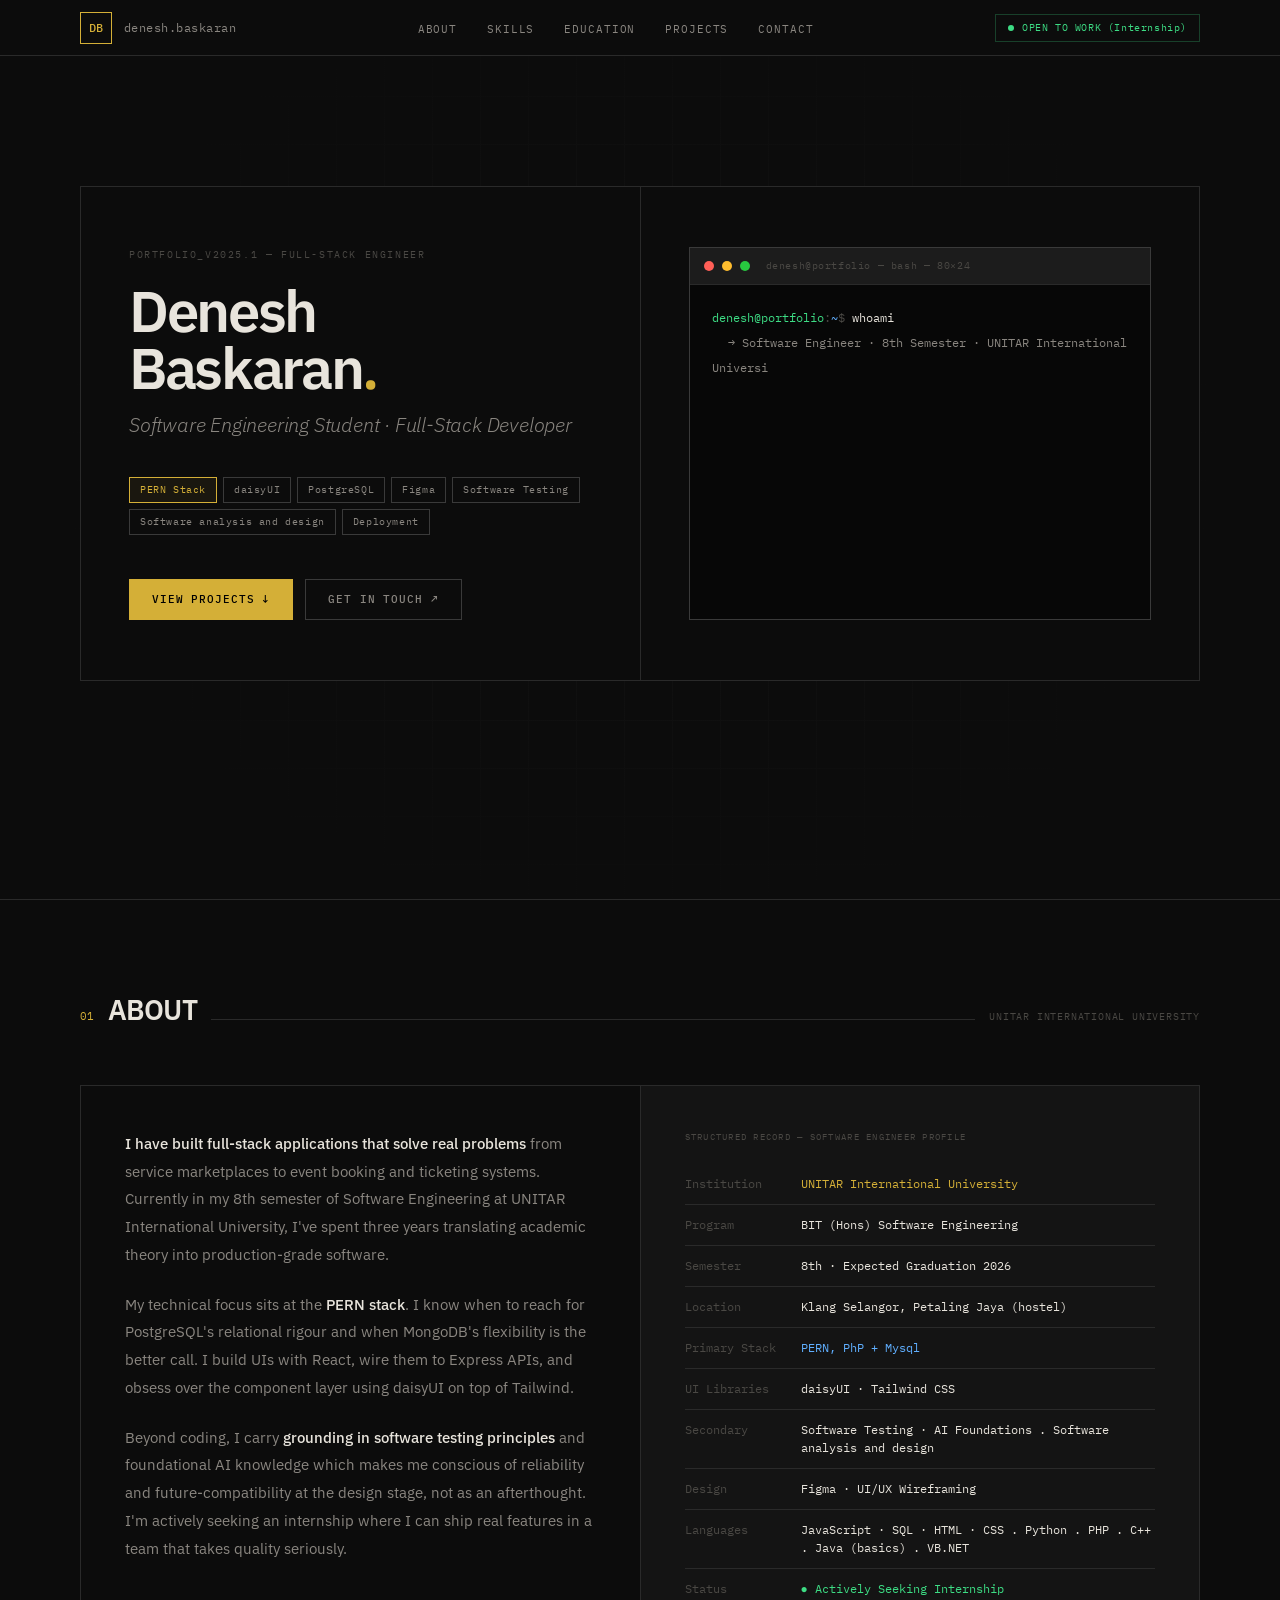
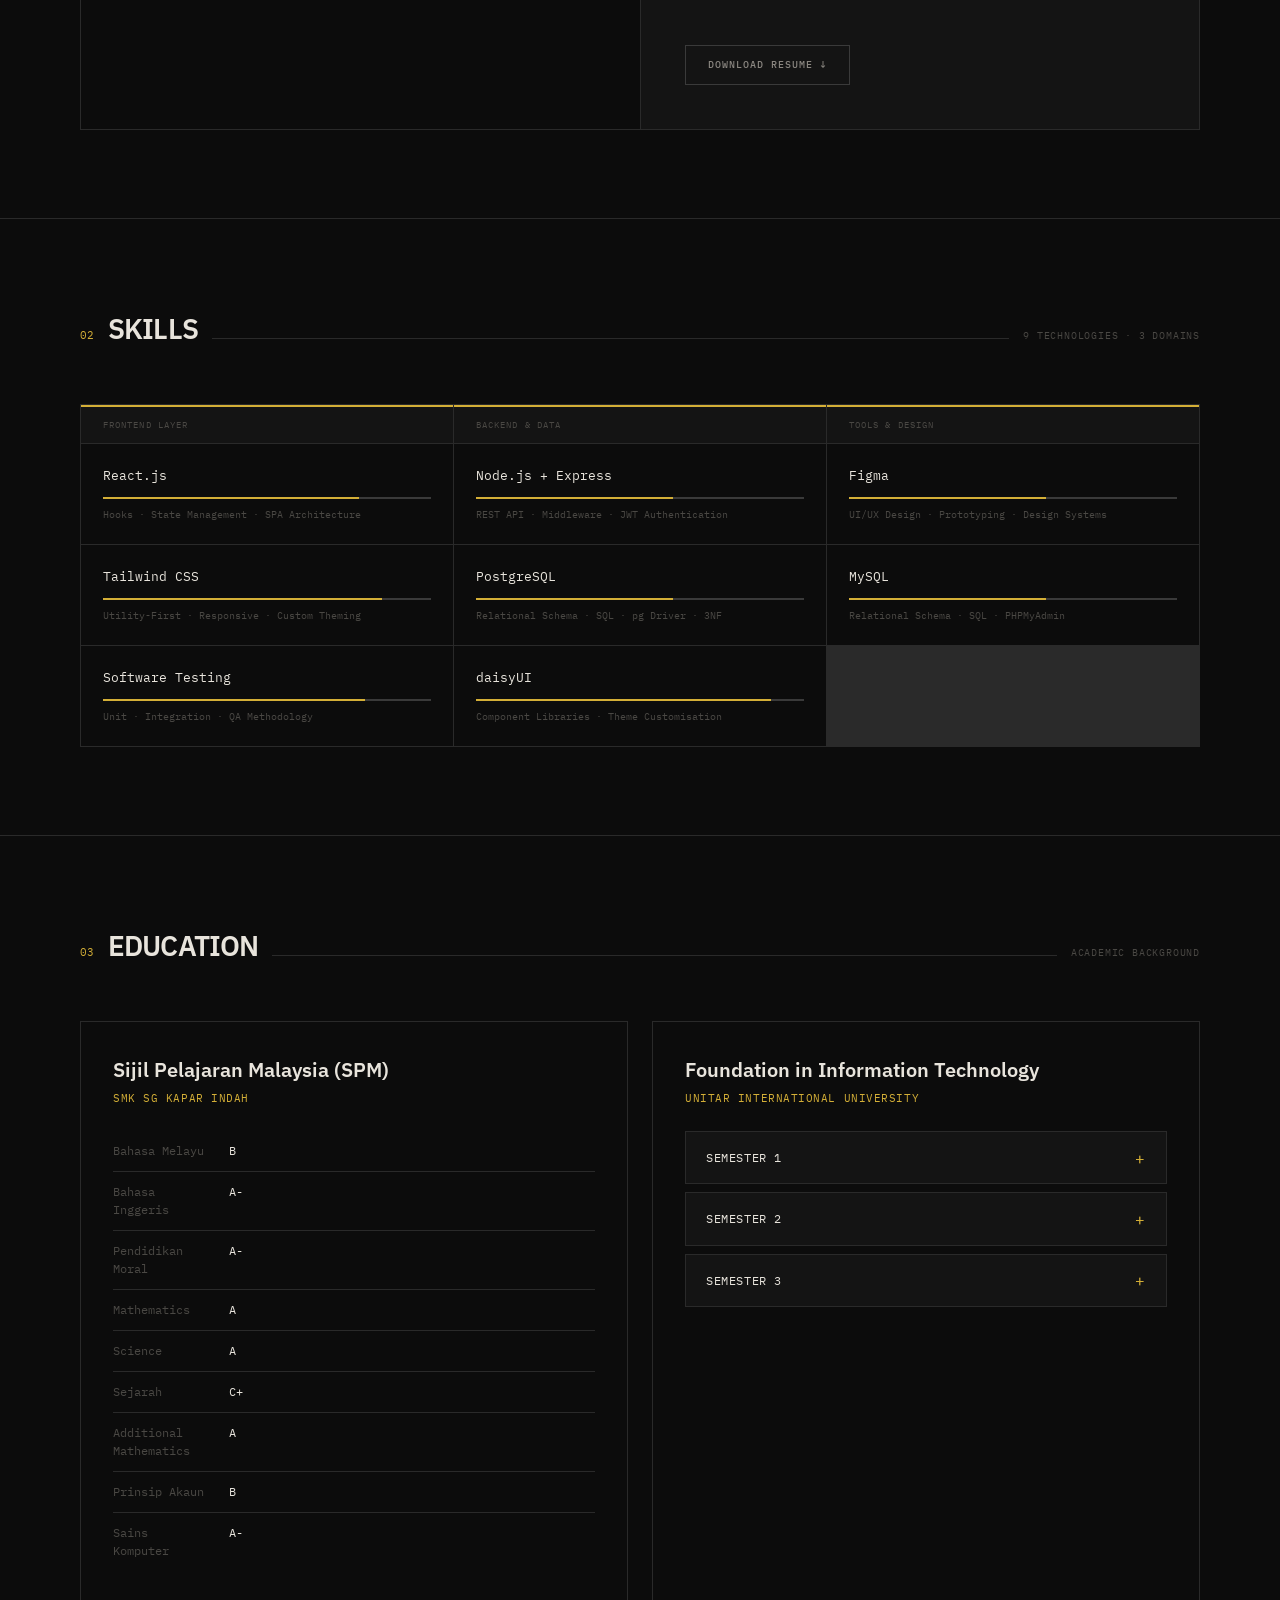
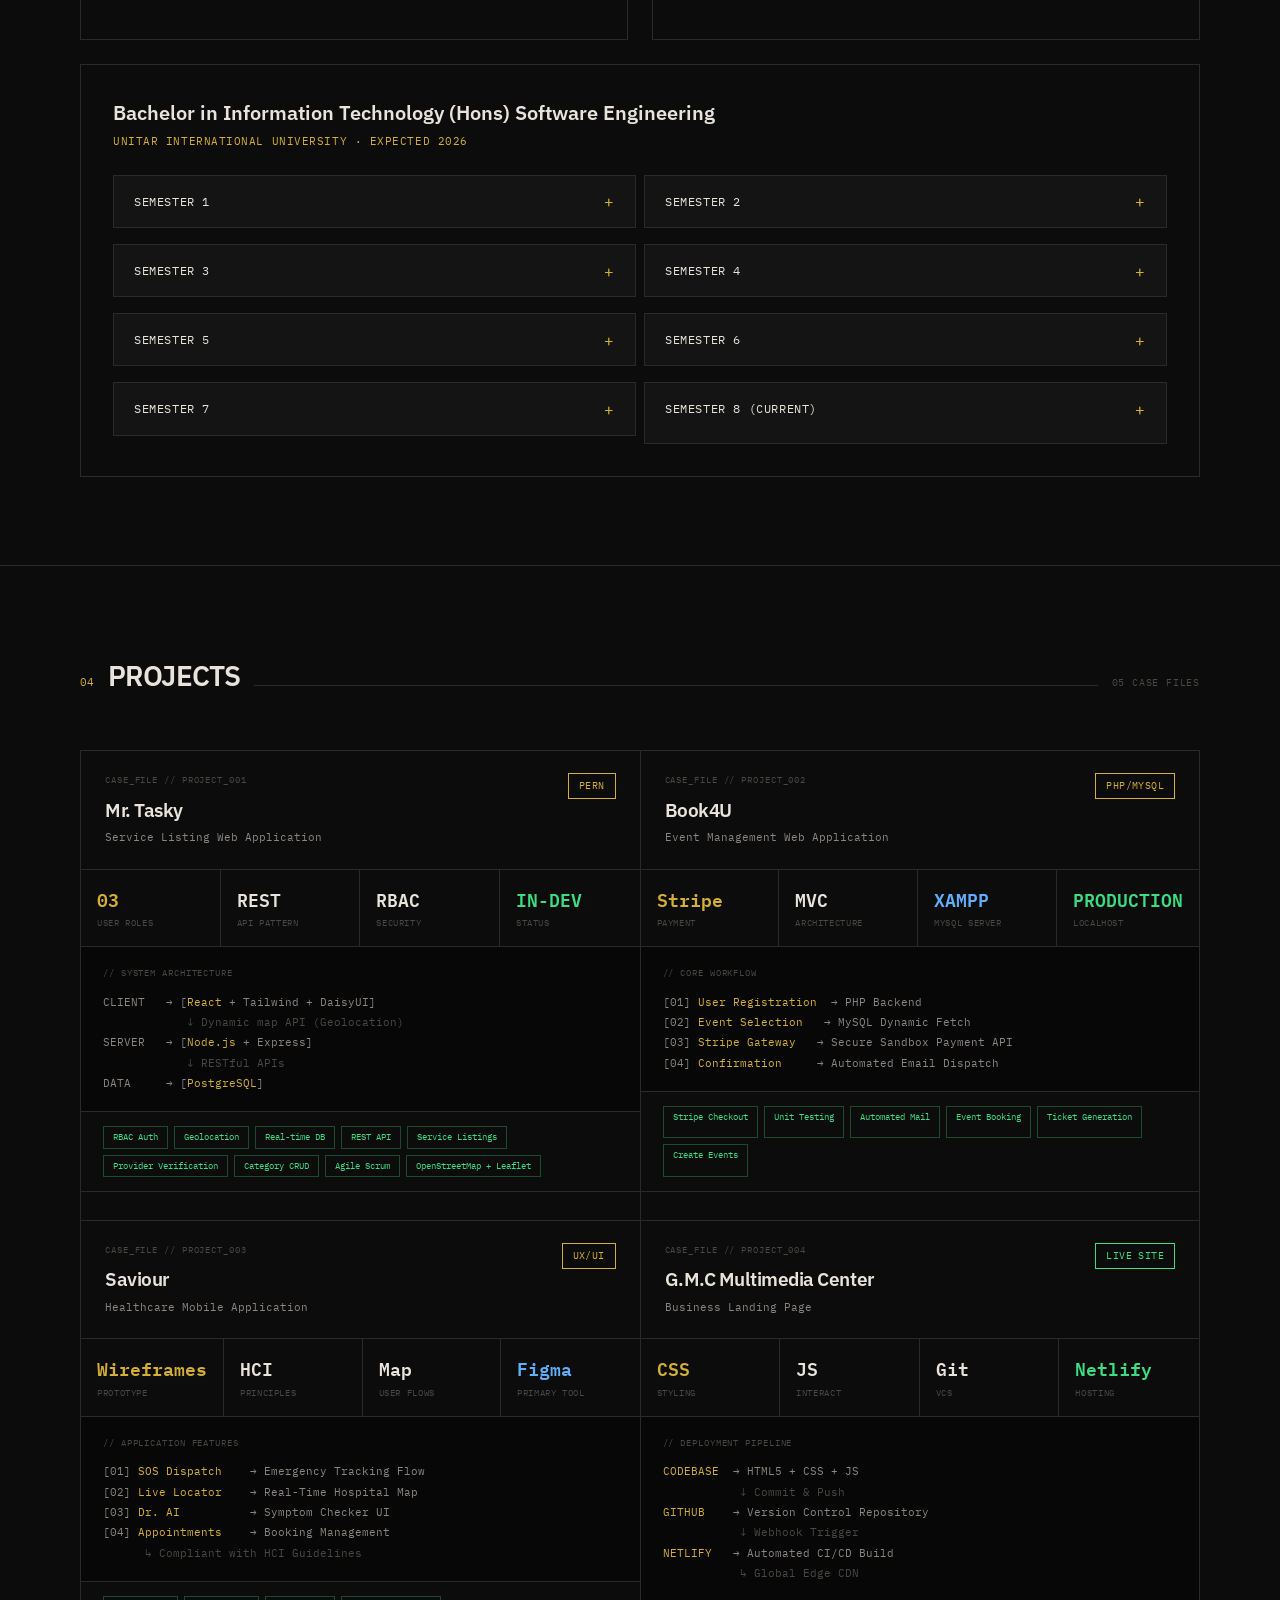
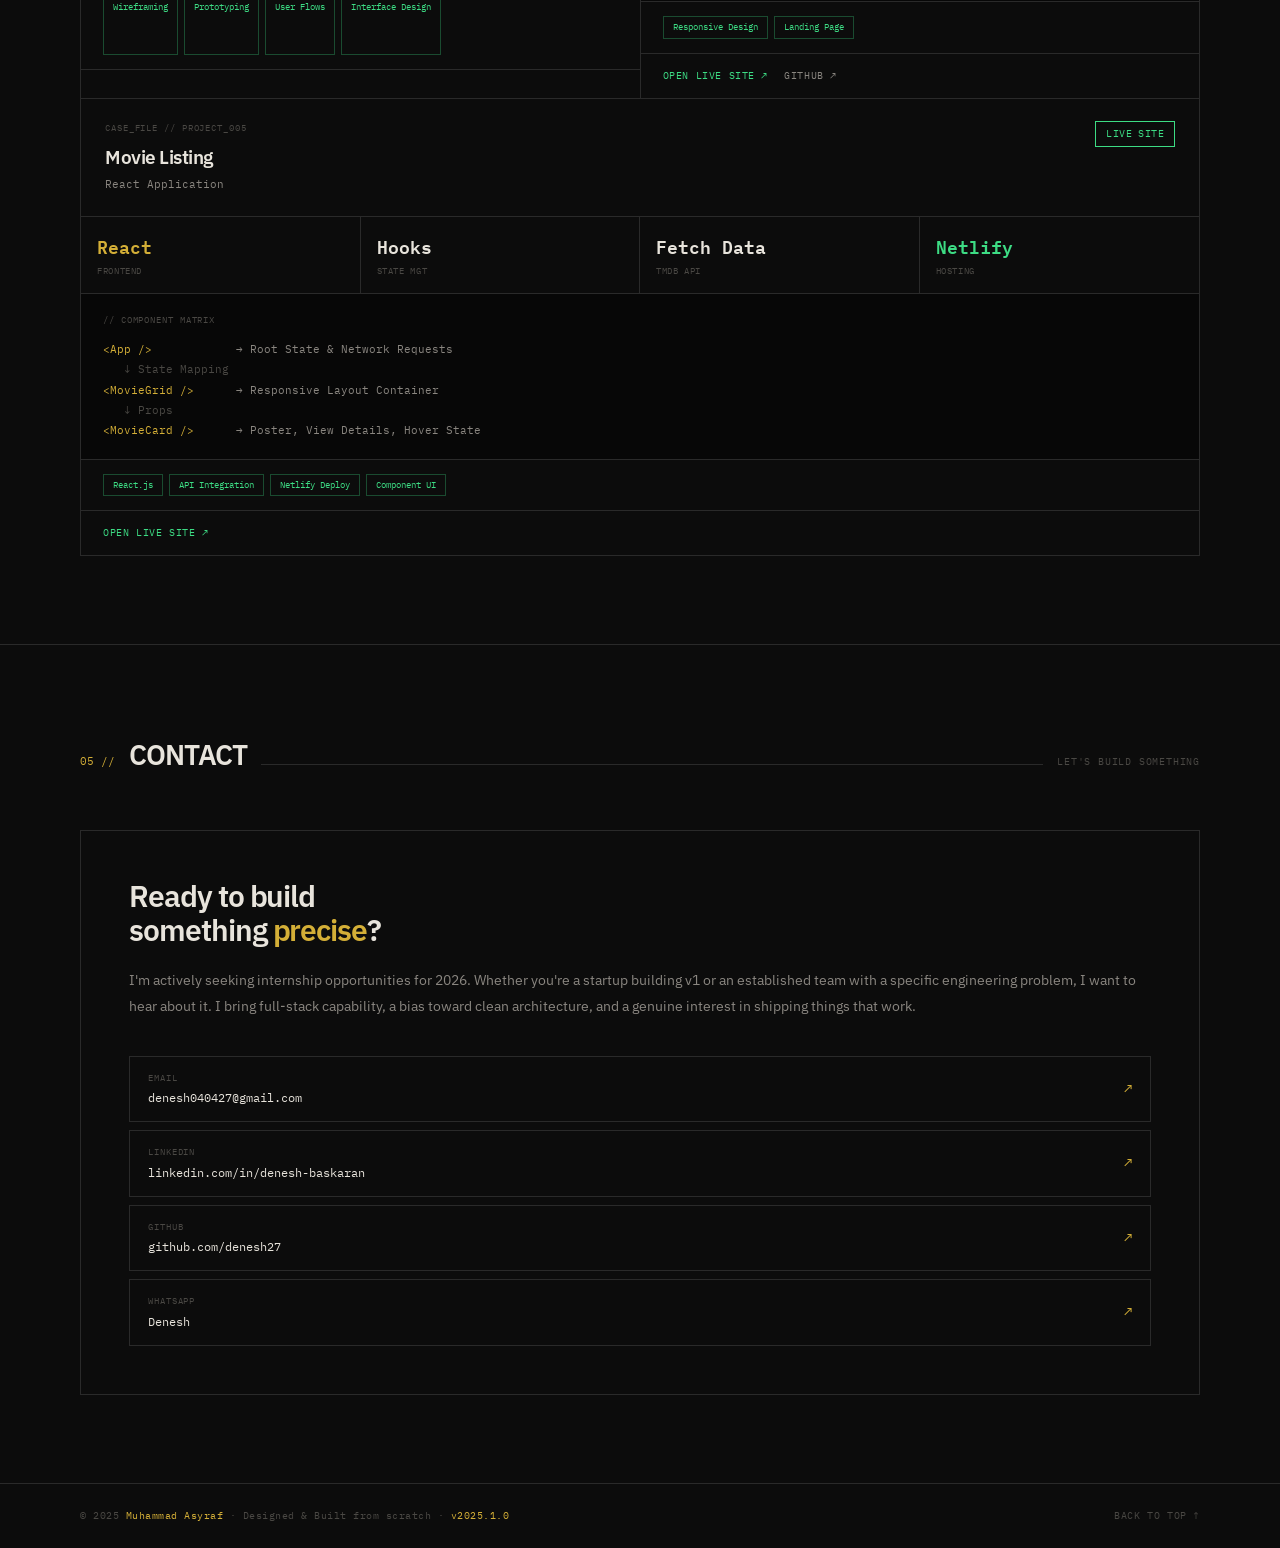
==== portfolio.html @ d8cb9718 "Initial portfolio commit" ====
<!doctype html>
<html lang="en">
  <head>
    <meta charset="UTF-8" />
    <meta name="viewport" content="width=device-width, initial-scale=1.0" />
    <title>Denesh Baskaran — Software Engineer Student</title>
    <link rel="preconnect" href="https://fonts.googleapis.com" />
    <link rel="preconnect" href="https://fonts.gstatic.com" crossorigin />
    <link rel="stylesheet" href="portfolio.css" />
    <link
      href="https://fonts.googleapis.com/css2?family=IBM+Plex+Sans:ital,wght@0,300;0,400;0,500;0,600;1,300&family=IBM+Plex+Mono:wght@300;400;500&display=swap"
      rel="stylesheet"
    />
  </head>
  <body>
    <!-- ════════════════════════════════ NAV ════════════════════════════════ -->
    <nav>
      <div class="nav-inner">
        <a href="#hero" class="nav-logo">
          <div class="nav-monogram">DB</div>
          <span class="nav-name">denesh.baskaran</span>
        </a>
        <ul class="nav-links">
          <li><a href="#about">About</a></li>
          <li><a href="#skills">Skills</a></li>
          <li><a href="#education">Education</a></li>
          <li><a href="#projects">Projects</a></li>
          <li><a href="#contact">Contact</a></li>
        </ul>
        <div class="nav-status">
          <div class="status-dot"></div>
          OPEN TO WORK (Internship)
        </div>
      </div>
    </nav>

    <!-- ════════════════════════════════ HERO ════════════════════════════════ -->
    <section id="hero">
      <div class="hero-grid-bg"></div>
      <div class="hero-radial"></div>
      <div class="container">
        <div class="hero-inner">
          <div class="hero-left">
            <div class="hero-eyebrow">
              PORTFOLIO_v2025.1 — FULL-STACK ENGINEER
            </div>
            <h1 class="hero-name">Denesh<br />Baskaran<span>.</span></h1>
            <p class="hero-role">
              Software Engineering Student · Full-Stack Developer
            </p>
            <div class="hero-tags">
              <span class="tag a">PERN Stack</span>
              <span class="tag">daisyUI</span>
              <span class="tag">PostgreSQL</span>
              <span class="tag">Figma</span>
              <span class="tag">Software Testing</span>
              <span class="tag">Software analysis and design</span>
              <span class="tag">Deployment</span>
            </div>
            <div class="hero-cta">
              <a href="#projects" class="btn btn-primary">VIEW PROJECTS ↓</a>
              <a href="#contact" class="btn btn-ghost">GET IN TOUCH ↗</a>
            </div>
          </div>

          <div class="hero-right">
            <div class="terminal">
              <div class="terminal-bar">
                <div class="t-dot t-dot-r"></div>
                <div class="t-dot t-dot-y"></div>
                <div class="t-dot t-dot-g"></div>
                <span class="terminal-title"
                  >denesh@portfolio — bash — 80×24</span
                >
              </div>
              <div class="terminal-body" id="termBody"></div>
            </div>
          </div>
        </div>
      </div>
    </section>

    <!-- ════════════════════════════════ ABOUT ════════════════════════════════ -->
    <section id="about">
      <div class="container">
        <div class="section-header fade-in">
          <span class="section-num">01</span>
          <h2 class="section-title">ABOUT</h2>
          <div class="section-line"></div>
          <span class="section-count">UNITAR INTERNATIONAL UNIVERSITY</span>
        </div>

        <div class="about-grid fade-in">
          <div class="about-left">
            <p class="about-text">
              <strong
                >I have built full-stack applications that solve real
                problems</strong
              >
              from service marketplaces to event booking and ticketing systems.
              Currently in my 8th semester of Software Engineering at UNITAR
              International University, I've spent three years translating
              academic theory into production-grade software.
            </p>
            <p class="about-text">
              My technical focus sits at the
              <strong>PERN stack</strong>. I know when to reach for PostgreSQL's
              relational rigour and when MongoDB's flexibility is the better
              call. I build UIs with React, wire them to Express APIs, and
              obsess over the component layer using daisyUI on top of Tailwind.
            </p>
            <p class="about-text">
              Beyond coding, I carry
              <strong>grounding in software testing principles</strong> and
              foundational AI knowledge which makes me conscious of reliability
              and future-compatibility at the design stage, not as an
              afterthought. I'm actively seeking an internship where I can ship
              real features in a team that takes quality seriously.
            </p>
          </div>

          <div class="about-right">
            <div class="data-label">
              STRUCTURED RECORD — SOFTWARE ENGINEER PROFILE
            </div>
            <table class="data-table">
              <tr>
                <td>Institution</td>
                <td style="color: var(--accent)">
                  UNITAR International University
                </td>
              </tr>
              <tr>
                <td>Program</td>
                <td>BIT (Hons) Software Engineering</td>
              </tr>
              <tr>
                <td>Semester</td>
                <td>8th · Expected Graduation 2026</td>
              </tr>
              <tr>
                <td>Location</td>
                <td>Klang Selangor, Petaling Jaya (hostel)</td>
              </tr>
              <tr>
                <td>Primary Stack</td>
                <td style="color: var(--blue)">PERN, PhP + Mysql</td>
              </tr>
              <tr>
                <td>UI Libraries</td>
                <td>daisyUI · Tailwind CSS</td>
              </tr>
              <tr>
                <td>Secondary</td>
                <td>
                  Software Testing · AI Foundations . Software analysis and
                  design
                </td>
              </tr>
              <tr>
                <td>Design</td>
                <td>Figma · UI/UX Wireframing</td>
              </tr>
              <tr>
                <td>Languages</td>
                <td>
                  JavaScript · SQL · HTML · CSS . Python . PHP . C++ . Java
                  (basics) . VB.NET
                </td>
              </tr>
              <tr>
                <td>Status</td>
                <td style="color: var(--green)">
                  ● Actively Seeking Internship
                </td>
              </tr>
            </table>
            <a
              href="DENESH A_L BASKARAN - Resume.pdf"
              download="Denesh_Baskaran_Resume.pdf"
              class="btn btn-ghost"
              style="font-size: 10px; letter-spacing: 0.1em"
              >DOWNLOAD RESUME ↓</a
            >
          </div>
        </div>
      </div>
    </section>

    <!-- ════════════════════════════════ SKILLS ════════════════════════════════ -->
    <section id="skills">
      <div class="container">
        <div class="section-header fade-in">
          <span class="section-num">02</span>
          <h2 class="section-title">SKILLS</h2>
          <div class="section-line"></div>
          <span class="section-count">9 TECHNOLOGIES · 3 DOMAINS</span>
        </div>

        <div class="skills-cat fade-in">
          <div class="skill-cat-header">FRONTEND LAYER</div>
          <div class="skill-cat-header">BACKEND &amp; DATA</div>
          <div class="skill-cat-header">TOOLS &amp; DESIGN</div>
        </div>
        <div class="skills-grid fade-in" id="skillsGrid">
          <!-- FRONTEND -->
          <div class="skill-cell">
            <div class="skill-name">React.js</div>
            <div class="skill-bar">
              <div class="skill-fill" data-w="78"></div>
            </div>
            <div class="skill-meta">
              Hooks · State Management · SPA Architecture
            </div>
          </div>
          <!-- BACKEND -->
          <div class="skill-cell">
            <div class="skill-name">Node.js + Express</div>
            <div class="skill-bar">
              <div class="skill-fill" data-w="60"></div>
            </div>
            <div class="skill-meta">
              REST API · Middleware · JWT Authentication
            </div>
          </div>
          <!-- TOOLS -->
          <div class="skill-cell">
            <div class="skill-name">Figma</div>
            <div class="skill-bar">
              <div class="skill-fill" data-w="60"></div>
            </div>
            <div class="skill-meta">
              UI/UX Design · Prototyping · Design Systems
            </div>
          </div>
          <!-- FRONTEND -->
          <div class="skill-cell">
            <div class="skill-name">Tailwind CSS</div>
            <div class="skill-bar">
              <div class="skill-fill" data-w="85"></div>
            </div>
            <div class="skill-meta">
              Utility-First · Responsive · Custom Theming
            </div>
          </div>
          <!-- BACKEND -->
          <div class="skill-cell">
            <div class="skill-name">PostgreSQL</div>
            <div class="skill-bar">
              <div class="skill-fill" data-w="60"></div>
            </div>
            <div class="skill-meta">
              Relational Schema · SQL · pg Driver · 3NF
            </div>
          </div>
          <!-- BACKEND -->
          <div class="skill-cell">
            <div class="skill-name">MySQL</div>
            <div class="skill-bar">
              <div class="skill-fill" data-w="60"></div>
            </div>
            <div class="skill-meta">Relational Schema · SQL · PHPMyAdmin</div>
          </div>
          <!-- TOOLS -->
          <div class="skill-cell">
            <div class="skill-name">Software Testing</div>
            <div class="skill-bar">
              <div class="skill-fill" data-w="80"></div>
            </div>
            <div class="skill-meta">Unit · Integration · QA Methodology</div>
          </div>
          <!-- FRONTEND -->
          <div class="skill-cell">
            <div class="skill-name">daisyUI</div>
            <div class="skill-bar">
              <div class="skill-fill" data-w="90"></div>
            </div>
            <div class="skill-meta">
              Component Libraries · Theme Customisation
            </div>
          </div>
        </div>
      </div>
    </section>

    <!-- ════════════════════════════════ EDUCATION ════════════════════════════════ -->
    <section id="education">
      <div class="container">
        <div class="section-header fade-in">
          <span class="section-num">03</span>
          <h2 class="section-title">EDUCATION</h2>
          <div class="section-line"></div>
          <span class="section-count">ACADEMIC BACKGROUND</span>
        </div>

        <div class="edu-grid fade-in">
          <!-- SPM -->
          <div class="edu-card">
            <h3 class="edu-level">Sijil Pelajaran Malaysia (SPM)</h3>
            <p class="edu-school">SMK Sg Kapar Indah</p>
            <table class="data-table">
              <tr><td>Bahasa Melayu</td><td>B</td></tr>
              <tr><td>Bahasa Inggeris</td><td>A-</td></tr>
              <tr><td>Pendidikan Moral</td><td>A-</td></tr>
              <tr><td>Mathematics</td><td>A</td></tr>
              <tr><td>Science</td><td>A</td></tr>
              <tr><td>Sejarah</td><td>C+</td></tr>
              <tr><td>Additional Mathematics</td><td>A</td></tr>
              <tr><td>Prinsip Akaun</td><td>B</td></tr>
              <tr><td>Sains Komputer</td><td>A-</td></tr>
              
            </table>
          </div>

          <!-- Foundation -->
          <div class="edu-card">
            <h3 class="edu-level">Foundation in Information Technology</h3>
            <p class="edu-school">UNITAR International University</p>
            <details class="accordion">
              <summary class="accordion-header">Semester 1</summary>
              <div class="accordion-content">
                <span class="pointer-info">Pointer: 3.61 / 4.0</span>
                <table class="data-table">
                  <tr><td>Fundamentals of Programming</td><td>A+</td></tr>
                  <tr><td>Fundamentals of Business Management in Digital Economy</td><td>B</td></tr>
                  <tr><td>English for Communication</td><td>B</td></tr>
                  <tr><td>Fundamentals of Lifelong Learning and Personal Development</td><td>A</td></tr>
                  <tr><td>Fundamental of Database and Information System</td><td>A+</td></tr>
                </table>
              </div>
            </details>
            <details class="accordion">
              <summary class="accordion-header">Semester 2</summary>
              <div class="accordion-content">
                <span class="pointer-info">Pointer: 3.95 / 4.0</span>
                <table class="data-table">
                  <tr><td>Listening and Speaking Skills</td><td>A-</td></tr>
                  <tr><td>Fundamentals of Statistics</td><td>A</td></tr>
                  <tr><td>Ethics Theory and Practice</td><td>A</td></tr>
                  <tr><td>Learning Skills</td><td>A</td></tr>
                  <tr><td>Career Portfolio</td><td>S</td></tr>
                  <tr><td>Fundamentals of Information Technology</td><td>A+</td></tr>
                </table>
              </div>
            </details>
            <details class="accordion">
              <summary class="accordion-header">Semester 3</summary>
              <div class="accordion-content">
                <span class="pointer-info">Pointer: 3.72 / 4.0</span>
                <table class="data-table">
                  <tr><td>Listening and Speaking Skills</td><td>A-</td></tr>
                  <tr><td>Fundamentals of Mathematics</td><td>B+</td></tr>
                  <tr><td>Economics and Society</td><td>A</td></tr>
                  <tr><td>Reading and Writing Skills</td><td>C+</td></tr>
                  <tr><td>Young Leaders Workshop</td><td>S</td></tr>
                  <tr><td>Fundamentals of Multimedia and Web Publishing</td><td>A+</td></tr>
                </table>
              </div>
            </details>
          </div>

          <!-- Bachelors -->
          <div class="edu-card span-2">
            <h3 class="edu-level">Bachelor in Information Technology (Hons) Software Engineering</h3>
            <p class="edu-school">UNITAR International University · Expected 2026</p>
            <div class="accordion-grid">
              <details class="accordion">
                <summary class="accordion-header">Semester 1</summary>
                <div class="accordion-content">
                  <span class="pointer-info">Pointer: 3.85 / 4.0</span>
                  <table class="data-table">
                    <tr><td>Penghayatan Etika dan Peradaban</td><td>B+</td></tr>
                    <tr><td>Computer Organization and Architecture</td><td>A</td></tr>
                    <tr><td>Discrete Mathematics</td><td>A</td></tr>
                    <tr><td>Information Security Management</td><td>A-</td></tr>
                    <tr><td>Introduction to Information System</td><td>A</td></tr>
                  </table>
                </div>
              </details>
              <details class="accordion">
                <summary class="accordion-header">Semester 2</summary>
                <div class="accordion-content">
                  <span class="pointer-info">Pointer: 3.90 / 4.0</span>
                  <table class="data-table">
                    <tr><td>Integriti dan AntiRasuah</td><td>A-</td></tr>
                    <tr><td>Data Communication and Computer Networking</td><td>A-</td></tr>
                    <tr><td>Databases</td><td>A</td></tr>
                    <tr><td>Programming Principles and Techniques</td><td>A</td></tr>
                    <tr><td>English for Academic Purposes</td><td>A</td></tr>
                  </table>
                </div>
              </details>
              <details class="accordion">
                <summary class="accordion-header">Semester 3</summary>
                <div class="accordion-content">
                  <span class="pointer-info">Pointer: 3.75 / 4.0</span>
                  <table class="data-table">
                    <tr><td>Falsafah dan Isu Semasa</td><td>B+</td></tr>
                    <tr><td>Internet Programming</td><td>B+</td></tr>
                    <tr><td>Human Computer Interaction</td><td>A</td></tr>
                    <tr><td>Design Thinking</td><td>A-</td></tr>
                    <tr><td>Business Communication</td><td>A+</td></tr>
                  </table>
                </div>
              </details>
              <details class="accordion">
                <summary class="accordion-header">Semester 4</summary>
                <div class="accordion-content">
                  <span class="pointer-info">Pointer: 3.70 / 4.0</span>
                  <table class="data-table">
                    <tr><td>Business Law</td><td>B</td></tr>
                    <tr><td>Algorithms and Data Structures</td><td>A-</td></tr>
                    <tr><td>Systems Analysis and Design</td><td>A</td></tr>
                    <tr><td>Object-Oriented Programming</td><td>A</td></tr>
                    <tr><td>Operating System</td><td>A</td></tr>
                  </table>
                </div>
              </details>
              <details class="accordion">
                <summary class="accordion-header">Semester 5</summary>
                <div class="accordion-content">
                  <span class="pointer-info">Pointer: 3.54 / 4.0</span>
                  <table class="data-table">
                    <tr><td>Computer Ethics and Cyber Laws</td><td>B+</td></tr>
                    <tr><td>Recreational Event Planning</td><td>A-</td></tr>
                    <tr><td>Software Testing and Maintenance</td><td>B+</td></tr>
                    <tr><td>Web Engineering</td><td>B+</td></tr>
                  </table>
                </div>
              </details>
              <details class="accordion">
                <summary class="accordion-header">Semester 6</summary>
                <div class="accordion-content">
                  <span class="pointer-info">Pointer: 3.95 / 4.0</span>
                  <table class="data-table">
                    <tr><td>Principles of Marketing</td><td>A-</td></tr>
                    <tr><td>Principles of Artificial Intelligence</td><td>A</td></tr>
                    <tr><td>Requirements Engineering</td><td>A</td></tr>
                    <tr><td>Object Oriented Software Engineering</td><td>A</td></tr>
                  </table>
                </div>
              </details>
              <details class="accordion">
                <summary class="accordion-header">Semester 7</summary>
                <div class="accordion-content">
                  <span class="pointer-info">Pointer: 3.92 / 4.0</span>
                  <table class="data-table">
                    <tr><td>Minor Project</td><td>A-</td></tr>
                    <tr><td>Software Quality and Metrics</td><td>A</td></tr>
                    <tr><td>Quantitative Methods</td><td>A+</td></tr>
                  </table>
                </div>
              </details>
              <details class="accordion">
                <summary class="accordion-header">Semester 8 (Current)</summary>
                <div class="accordion-content">
                  <span class="pointer-info">Pointer: TBD</span>
                  <table class="data-table">
                    <tr><td>Software Architecture and Design</td><td>TBD</td></tr>
                    <tr><td>Principles of Economics</td><td>TBD</td></tr>
                    <tr><td>Major Project</td><td>TBD</td></tr>
                    <tr><td>Software Project Management</td><td>TBD</td></tr>
                  </table>
                </div>
              </details>
            </div>
          </div>
        </div>
      </div>
    </section>

    <!-- ════════════════════════════════ PROJECTS ════════════════════════════════ -->
    <section id="projects">
      <div class="container">
        <div class="section-header fade-in">
          <span class="section-num">04</span>
          <h2 class="section-title">PROJECTS</h2>
          <div class="section-line"></div>
          <span class="section-count">05 CASE FILES</span>
        </div>

        <div class="proj-grid fade-in">
          <!-- PROJECT 001: Mr Tasky -->
          <div class="proj-card">
            <div class="proj-header">
              <div>
                <div class="proj-index">CASE_FILE // PROJECT_001</div>
                <div class="proj-name">Mr. Tasky</div>
                <div class="proj-type">Service Listing Web Application</div>
              </div>
              <span class="stack-badge">PERN</span>
            </div>
            <div class="proj-stats">
              <div class="stat-cell">
                <span class="stat-val a">03</span>
                <span class="stat-key">USER ROLES</span>
              </div>
              <div class="stat-cell">
                <span class="stat-val">REST</span>
                <span class="stat-key">API PATTERN</span>
              </div>
              <div class="stat-cell">
                <span class="stat-val">RBAC</span>
                <span class="stat-key">SECURITY</span>
              </div>
              <div class="stat-cell">
                <span class="stat-val g">IN-DEV</span>
                <span class="stat-key">STATUS</span>
              </div>
            </div>
            <div class="proj-arch">
              <div class="arch-label">// System Architecture</div>
              <div>CLIENT &nbsp; → [<span class="k">React</span> + Tailwind + DaisyUI]</div>
              <div><span class="d">&nbsp;&nbsp;&nbsp;&nbsp;&nbsp;&nbsp;&nbsp;&nbsp;&nbsp;&nbsp;&nbsp;&nbsp;↓ Dynamic map API (Geolocation)</span></div>
              <div>SERVER &nbsp; → [<span class="k">Node.js</span> + Express]</div>
              <div><span class="d">&nbsp;&nbsp;&nbsp;&nbsp;&nbsp;&nbsp;&nbsp;&nbsp;&nbsp;&nbsp;&nbsp;&nbsp;↓ RESTful APIs</span></div>
              <div>DATA &nbsp;&nbsp;&nbsp; → [<span class="k">PostgreSQL</span>]</div>
            </div>
            <div class="proj-feat">
              <span class="feat-tag on">RBAC Auth</span>
              <span class="feat-tag on">Geolocation</span>
              <span class="feat-tag on">Real-time DB</span>
              <span class="feat-tag on">REST API</span>
              <span class="feat-tag on">Service Listings</span>
              <span class="feat-tag on">Provider Verification</span>
              <span class="feat-tag on">Category CRUD</span>
              <span class="feat-tag on">Agile Scrum</span>
              <span class="feat-tag on">OpenStreetMap + Leaflet</span>
            </div>
            <div class="proj-links">
              
            </div>
          </div>

          <!-- PROJECT 002: Book4U -->
          <div class="proj-card">
            <div class="proj-header">
              <div>
                <div class="proj-index">CASE_FILE // PROJECT_002</div>
                <div class="proj-name">Book4U</div>
                <div class="proj-type">Event Management Web Application</div>
              </div>
              <span class="stack-badge">PHP/MYSQL</span>
            </div>
            <div class="proj-stats">
              <div class="stat-cell">
                <span class="stat-val a">Stripe</span>
                <span class="stat-key">PAYMENT</span>
              </div>
              <div class="stat-cell">
                <span class="stat-val">MVC</span>
                <span class="stat-key">ARCHITECTURE</span>
              </div>
              <div class="stat-cell">
                <span class="stat-val b">XAMPP</span>
                <span class="stat-key">MYSQL SERVER</span>
              </div>
              <div class="stat-cell">
                <span class="stat-val g">PRODUCTION</span>
                <span class="stat-key">LOCALHOST</span>
              </div>
            </div>
            <div class="proj-arch">
              <div class="arch-label">// Core Workflow</div>
              <div>[01] <span class="k">User Registration</span> &nbsp;→ PHP Backend</div>
              <div>[02] <span class="k">Event Selection</span> &nbsp;&nbsp;→ MySQL Dynamic Fetch</div>
              <div>[03] <span class="k">Stripe Gateway</span> &nbsp;&nbsp;→ Secure Sandbox Payment API</div>
              <div>[04] <span class="k">Confirmation</span> &nbsp;&nbsp;&nbsp;&nbsp;→ Automated Email Dispatch</div>
            </div>
            <div class="proj-feat">
              <span class="feat-tag on">Stripe Checkout</span>
              <span class="feat-tag on">Unit Testing</span>
              <span class="feat-tag on">Automated Mail</span>
              <span class="feat-tag on">Event Booking</span>
              <span class="feat-tag on">Ticket Generation</span>
              <span class="feat-tag on">Create Events</span>
            </div>
            <div class="proj-links">
              
            </div>
          </div>

          <!-- PROJECT 003: Saviour -->
          <div class="proj-card">
            <div class="proj-header">
              <div>
                <div class="proj-index">CASE_FILE // PROJECT_003</div>
                <div class="proj-name">Saviour</div>
                <div class="proj-type">Healthcare Mobile Application</div>
              </div>
              <span class="stack-badge">UX/UI</span>
            </div>
            <div class="proj-stats">
              <div class="stat-cell">
                <span class="stat-val a">Wireframes</span>
                <span class="stat-key">PROTOTYPE</span>
              </div>
              <div class="stat-cell">
                <span class="stat-val">HCI</span>
                <span class="stat-key">PRINCIPLES</span>
              </div>
              <div class="stat-cell">
                <span class="stat-val">Map</span>
                <span class="stat-key">USER FLOWS</span>
              </div>
              <div class="stat-cell">
                <span class="stat-val b">Figma</span>
                <span class="stat-key">PRIMARY TOOL</span>
              </div>
            </div>
            <div class="proj-arch">
              <div class="arch-label">// Application Features</div>
              <div>[01] <span class="k">SOS Dispatch</span> &nbsp;&nbsp;&nbsp;→ Emergency Tracking Flow</div>
              <div>[02] <span class="k">Live Locator</span> &nbsp;&nbsp;&nbsp;→ Real-Time Hospital Map</div>
              <div>[03] <span class="k">Dr. AI</span> &nbsp;&nbsp;&nbsp;&nbsp;&nbsp;&nbsp;&nbsp;&nbsp;&nbsp;→ Symptom Checker UI</div>
              <div>[04] <span class="k">Appointments</span> &nbsp;&nbsp;&nbsp;→ Booking Management</div>
              <div><span class="d">&nbsp;&nbsp;&nbsp;&nbsp;&nbsp;&nbsp;↳ Compliant with HCI Guidelines</span></div>
            </div>
            <div class="proj-feat">
              <span class="feat-tag on">Wireframing</span>
              <span class="feat-tag on">Prototyping</span>
              <span class="feat-tag on">User Flows</span>
              <span class="feat-tag on">Interface Design</span>
            </div>
            <div class="proj-links">
              
            </div>
          </div>

          <!-- PROJECT 004: G.M.C Multimedia -->
          <div class="proj-card">
            <div class="proj-header">
              <div>
                <div class="proj-index">CASE_FILE // PROJECT_004</div>
                <div class="proj-name">G.M.C Multimedia Center</div>
                <div class="proj-type">Business Landing Page</div>
              </div>
              <span class="stack-badge" style="color:var(--green);border-color:var(--green)">LIVE SITE</span>
            </div>
            <div class="proj-stats">
              <div class="stat-cell">
                <span class="stat-val a">CSS</span>
                <span class="stat-key">STYLING</span>
              </div>
              <div class="stat-cell">
                <span class="stat-val">JS</span>
                <span class="stat-key">INTERACT</span>
              </div>
              <div class="stat-cell">
                <span class="stat-val">Git</span>
                <span class="stat-key">VCS</span>
              </div>
              <div class="stat-cell">
                <span class="stat-val g">Netlify</span>
                <span class="stat-key">HOSTING</span>
              </div>
            </div>
            <div class="proj-arch">
              <div class="arch-label">// Deployment Pipeline</div>
              <div><span class="k">CODEBASE</span> &nbsp;→ HTML5 + CSS +  JS</div>
              <div><span class="d">&nbsp;&nbsp;&nbsp;&nbsp;&nbsp;&nbsp;&nbsp;&nbsp;&nbsp;&nbsp;&nbsp;↓ Commit & Push</span></div>
              <div><span class="k">GITHUB</span> &nbsp;&nbsp;&nbsp;→ Version Control Repository</div>
              <div><span class="d">&nbsp;&nbsp;&nbsp;&nbsp;&nbsp;&nbsp;&nbsp;&nbsp;&nbsp;&nbsp;&nbsp;↓ Webhook Trigger</span></div>
              <div><span class="k">NETLIFY</span> &nbsp;&nbsp;→ Automated CI/CD Build</div>
              <div><span class="d">&nbsp;&nbsp;&nbsp;&nbsp;&nbsp;&nbsp;&nbsp;&nbsp;&nbsp;&nbsp;&nbsp;↳ Global Edge CDN</span></div>
            </div>
            <div class="proj-feat">
              <span class="feat-tag on">Responsive Design</span>
              <span class="feat-tag on">Landing Page</span>
            </div>
            <div class="proj-links">
              <a href="https://gmc-multimedia-computer.netlify.app/" class="pr" style="color:var(--green)">OPEN LIVE SITE ↗</a>
              <a href="https://github.com/denesh27/G.M.C-Multimedia-Computer">GITHUB ↗</a>
            </div>
          </div>

          <!-- PROJECT 005: Movie Listing -->
          <div class="proj-card span-2">
            <div class="proj-header">
              <div>
                <div class="proj-index">CASE_FILE // PROJECT_005</div>
                <div class="proj-name">Movie Listing</div>
                <div class="proj-type">React Application</div>
              </div>
              <span class="stack-badge" style="color:var(--green);border-color:var(--green)">LIVE SITE</span>
            </div>
            <div class="proj-stats">
              <div class="stat-cell">
                <span class="stat-val a">React</span>
                <span class="stat-key">FRONTEND</span>
              </div>
              <div class="stat-cell">
                <span class="stat-val">Hooks</span>
                <span class="stat-key">STATE MGT</span>
              </div>
              <div class="stat-cell">
                <span class="stat-val">Fetch Data</span>
                <span class="stat-key">TMDB API</span>
              </div>
              <div class="stat-cell">
                <span class="stat-val g">Netlify</span>
                <span class="stat-key">HOSTING</span>
              </div>
            </div>
            <div class="proj-arch">
              <div class="arch-label">// Component Matrix</div>
              <div><span class="k">&lt;App /&gt;</span> &nbsp;&nbsp;&nbsp;&nbsp;&nbsp;&nbsp;&nbsp;&nbsp;&nbsp;&nbsp;&nbsp;→ Root State & Network Requests</div>
              <div><span class="d">&nbsp;&nbsp;&nbsp;↓ State Mapping</span></div>
              <div><span class="k">&lt;MovieGrid /&gt;</span> &nbsp;&nbsp;&nbsp;&nbsp;&nbsp;→ Responsive Layout Container</div>
              <div><span class="d">&nbsp;&nbsp;&nbsp;↓ Props</span></div>
              <div><span class="k">&lt;MovieCard /&gt;</span> &nbsp;&nbsp;&nbsp;&nbsp;&nbsp;→ Poster, View Details, Hover State</div>
            </div>
            <div class="proj-feat">
              <span class="feat-tag on">React.js</span>
              <span class="feat-tag on">API Integration</span>
              <span class="feat-tag on">Netlify Deploy</span>
              <span class="feat-tag on">Component UI</span>
            </div>
            <div class="proj-links">
              <a href="https://movies-den.netlify.app/" class="pr" style="color:var(--green)">OPEN LIVE SITE ↗</a>
              
            </div>
          </div>
      </div>
    </section>

    <!-- ════════════════════════════════ CONTACT ════════════════════════════════ -->
    <section id="contact">
      <div class="container">
        <div class="section-header fade-in">
          <span class="section-num">05 //</span>
          <h2 class="section-title">CONTACT</h2>
          <div class="section-line"></div>
          <span class="section-count">LET'S BUILD SOMETHING</span>
        </div>

        <div class="contact-grid fade-in">
          <div class="contact-left">
            <div class="contact-lead">
              Ready to build<br />something <span>precise</span>?
            </div>
            <p class="contact-body">
              I'm actively seeking internship opportunities for 2026. Whether
              you're a startup building v1 or an established team with a
              specific engineering problem, I want to hear about it. I bring
              full-stack capability, a bias toward clean architecture, and a
              genuine interest in shipping things that work.
            </p>
            <div class="contact-links">
              <a href="mailto:denesh040427@gmail.com" class="contact-link">
                <div>
                  <div class="link-label">Email</div>
                  <div class="link-value">denesh040427@gmail.com</div>
                </div>
                <span class="link-arrow">↗</span>
              </a>
              <a
                href="https://www.linkedin.com/in/denesh-baskaran/"
                target="_blank"
                class="contact-link"
              >
                <div>
                  <div class="link-label">LinkedIn</div>
                  <div class="link-value">linkedin.com/in/denesh-baskaran</div>
                </div>
                <span class="link-arrow">↗</span>
              </a>
              <a
                href="https://github.com/denesh27"
                target="_blank"
                class="contact-link"
              >
                <div>
                  <div class="link-label">GitHub</div>
                  <div class="link-value">github.com/denesh27</div>
                </div>
                <span class="link-arrow">↗</span>
              </a>
              <a
                href="https://wa.me/60102594127"
                target="_blank"
                class="contact-link"
              >
                <div>
                  <div class="link-label">WhatsApp</div>
                  <div class="link-value">Denesh</div>
                </div>
                <span class="link-arrow">↗</span>
              </a>
            </div>
          </div>


        </div>
      </div>
    </section>

    <!-- ════════════════════════════════ FOOTER ════════════════════════════════ -->
    <footer>
      <div class="container">
        <div class="footer-inner">
          <div class="footer-copy">
            © 2025 <span>Muhammad Asyraf</span> · Designed &amp; Built from
            scratch · <span>v2025.1.0</span>
          </div>
          <div class="footer-links">
            <a href="#hero">BACK TO TOP ↑</a>
            
            
          </div>
        </div>
      </div>
    </footer>

    <script src="script.js"></script>
  </body>
</html>
---- portfolio.css ----
*,*::before,*::after{box-sizing:border-box;margin:0;padding:0}
:root{
  --bg:#0C0C0C;--bg2:#141414;--bg3:#1C1C1C;
  --border:#2A2A2A;--border2:#3A3A3A;
  --text:#E8E4DC;--text2:#8A8680;--text3:#4A4844;
  --accent:#D4AF37;--accent-dim:rgba(212,175,55,.07);
  --green:#3DDC84;--red:#FF453A;--blue:#60AFFF;
  --sans:'IBM Plex Sans',sans-serif;
  --mono:'IBM Plex Mono',monospace;
  --max-w:1200px;
}
html{scroll-behavior:smooth}
body{background:var(--bg);color:var(--text);font-family:var(--sans);font-size:15px;line-height:1.6;overflow-x:hidden}
::selection{background:var(--accent);color:#000}
::-webkit-scrollbar{width:4px}
::-webkit-scrollbar-track{background:var(--bg)}
::-webkit-scrollbar-thumb{background:var(--border2)}

/* ── LAYOUT ── */
.container{max-width:var(--max-w);margin:0 auto;padding:0 40px}

/* ── NAV ── */
nav{position:fixed;top:0;left:0;right:0;z-index:100;background:var(--bg);border-bottom:1px solid var(--border);height:56px;display:flex;align-items:center}
.nav-inner{max-width:var(--max-w);margin:0 auto;padding:0 40px;width:100%;display:flex;align-items:center;justify-content:space-between}
.nav-logo{display:flex;align-items:center;gap:12px;text-decoration:none}
.nav-monogram{width:32px;height:32px;border:1px solid var(--accent);display:flex;align-items:center;justify-content:center;font-family:var(--mono);font-size:12px;font-weight:500;color:var(--accent);flex-shrink:0}
.nav-name{font-family:var(--mono);font-size:12px;color:var(--text2);letter-spacing:.04em}
.nav-links{display:flex;align-items:center;gap:2px;list-style:none}
.nav-links a{font-family:var(--mono);font-size:11px;color:var(--text2);text-decoration:none;padding:6px 14px;letter-spacing:.08em;transition:color .2s;text-transform:uppercase}
.nav-links a:hover,.nav-links a.active{color:var(--accent)}
.nav-status{display:flex;align-items:center;gap:8px;font-family:var(--mono);font-size:10px;color:var(--green);border:1px solid rgba(61,220,132,.25);padding:5px 12px;letter-spacing:.06em}
.status-dot{width:6px;height:6px;border-radius:50%;background:var(--green);animation:pulse 2s infinite;flex-shrink:0}
@keyframes pulse{0%,100%{opacity:1}50%{opacity:.35}}

/* ── HERO ── */
#hero{min-height:100vh;padding-top:56px;display:flex;align-items:center;border-bottom:1px solid var(--border);position:relative}
.hero-grid-bg{position:absolute;inset:0;background-image:linear-gradient(var(--border) 1px,transparent 1px),linear-gradient(90deg,var(--border) 1px,transparent 1px);background-size:48px 48px;opacity:.22;pointer-events:none}
.hero-radial{position:absolute;inset:0;background:radial-gradient(ellipse 60% 70% at 50% 50%,transparent 20%,var(--bg) 75%);pointer-events:none}
.hero-inner{position:relative;z-index:1;display:grid;grid-template-columns:1fr 1fr;gap:1px;background:var(--border);border:1px solid var(--border);width:100%}
.hero-left{background:var(--bg);padding:60px 48px}
.hero-right{background:var(--bg);padding:60px 48px}
.hero-eyebrow{font-family:var(--mono);font-size:10px;color:var(--text3);letter-spacing:.16em;text-transform:uppercase;margin-bottom:20px}
.hero-name{font-size:58px;font-weight:600;letter-spacing:-.04em;line-height:.98;margin-bottom:12px}
.hero-name span{color:var(--accent)}
.hero-role{font-size:20px;font-weight:300;color:var(--text2);letter-spacing:-.01em;margin-bottom:36px;font-style:italic}
.hero-tags{display:flex;flex-wrap:wrap;gap:6px;margin-bottom:44px}
.tag{font-family:var(--mono);font-size:10px;padding:4px 10px;border:1px solid var(--border2);color:var(--text2);letter-spacing:.06em;transition:border-color .2s,color .2s,background .2s}
.tag.a{border-color:var(--accent);color:var(--accent);background:var(--accent-dim)}
.tag:hover{border-color:var(--text2);color:var(--text)}
.hero-cta{display:flex;gap:12px;flex-wrap:wrap}
.btn{font-family:var(--mono);font-size:11px;padding:11px 22px;letter-spacing:.08em;cursor:pointer;transition:all .2s;text-decoration:none;display:inline-block;font-weight:500;text-transform:uppercase}
.btn-primary{background:var(--accent);color:#000;border:1px solid var(--accent)}
.btn-primary:hover{background:transparent;color:var(--accent)}
.btn-ghost{background:transparent;color:var(--text2);border:1px solid var(--border2)}
.btn-ghost:hover{border-color:var(--text2);color:var(--text)}

/* Terminal */
.terminal{background:#070707;border:1px solid var(--border2);display:flex;flex-direction:column;height:100%;min-height:340px}
.terminal-bar{background:var(--bg3);padding:10px 14px;border-bottom:1px solid var(--border);display:flex;align-items:center;gap:8px}
.t-dot{width:10px;height:10px;border-radius:50%}
.t-dot-r{background:#FF5F57}.t-dot-y{background:#FFBD2E}.t-dot-g{background:#28C840}
.terminal-title{font-family:var(--mono);font-size:10px;color:var(--text3);margin-left:8px;letter-spacing:.06em}
.terminal-body{padding:20px 22px;font-family:var(--mono);font-size:12px;line-height:2.1;flex:1;overflow-y:auto}
.t-line{display:flex;flex-wrap:wrap;align-items:baseline;gap:0}
.t-prompt{color:#3DDC84}.t-path{color:#60AFFF}.t-sym{color:var(--text3)}.t-cmd{color:var(--text)}
.t-out{color:var(--text2);padding-left:16px;width:100%}
.t-green{color:var(--green);padding-left:16px;width:100%;font-weight:500}
.cursor{display:inline-block;width:8px;height:14px;background:var(--accent);vertical-align:text-bottom;animation:blink 1s step-end infinite;margin-left:1px}
@keyframes blink{0%,100%{opacity:1}50%{opacity:0}}

/* ── SECTIONS ── */
section{padding:88px 0;border-bottom:1px solid var(--border)}
.section-header{display:flex;align-items:baseline;gap:14px;margin-bottom:52px}
.section-num{font-family:var(--mono);font-size:11px;color:var(--accent);flex-shrink:0}
.section-title{font-size:28px;font-weight:600;letter-spacing:-.03em;flex-shrink:0}
.section-line{flex:1;height:1px;background:var(--border)}
.section-count{font-family:var(--mono);font-size:10px;color:var(--text3);flex-shrink:0;letter-spacing:.08em}

/* Scroll fade */
.fade-in{opacity:0;transform:translateY(18px);transition:opacity .65s ease,transform .65s ease}
.fade-in.visible{opacity:1;transform:translateY(0)}
.fade-in:nth-child(2){transition-delay:.1s}
.fade-in:nth-child(3){transition-delay:.2s}

/* ── ABOUT ── */
.about-grid{display:grid;grid-template-columns:1fr 1fr;gap:1px;background:var(--border);border:1px solid var(--border)}
.about-left{background:var(--bg);padding:44px}
.about-right{background:var(--bg2);padding:44px}
.about-text{font-size:15px;color:var(--text2);line-height:1.85;margin-bottom:22px}
.about-text strong{color:var(--text);font-weight:500}
.about-text:last-child{margin-bottom:0}
.data-label{font-family:var(--mono);font-size:9px;color:var(--text3);letter-spacing:.14em;text-transform:uppercase;margin-bottom:20px}
.data-table{width:100%;border-collapse:collapse;font-family:var(--mono);font-size:12px;margin-bottom:36px}
.data-table td{padding:11px 0;border-bottom:1px solid var(--border);vertical-align:top;line-height:1.5}
.data-table td:first-child{color:var(--text3);width:116px;padding-right:20px;flex-shrink:0}
.data-table tr:last-child td{border-bottom:none}

/* ── SKILLS ── */
.skills-cat{display:grid;grid-template-columns:repeat(3,1fr);gap:1px;background:var(--border);border:1px solid var(--border);border-bottom:none}
.skill-cat-header{background:var(--bg2);padding:11px 22px;font-family:var(--mono);font-size:9px;color:var(--text3);letter-spacing:.12em;text-transform:uppercase;border-top:2px solid var(--accent)}
.skills-grid{display:grid;grid-template-columns:repeat(3,1fr);gap:1px;background:var(--border);border:1px solid var(--border)}
.skill-cell{background:var(--bg);padding:22px;transition:background .2s;cursor:default}
.skill-cell:hover{background:var(--bg2)}
.skill-name{font-family:var(--mono);font-size:13px;color:var(--text);margin-bottom:10px}
.skill-bar{height:2px;background:var(--border2);margin-bottom:8px;position:relative;overflow:hidden}
.skill-fill{position:absolute;left:0;top:0;height:100%;background:var(--accent);width:0;transition:width 1.3s cubic-bezier(.4,0,.2,1)}
.skill-meta{font-family:var(--mono);font-size:10px;color:var(--text3);line-height:1.5}

/* ── EDUCATION ── */
.edu-grid{display:grid;grid-template-columns:1fr;gap:24px}
.edu-card{background:var(--bg);border:1px solid var(--border);padding:32px}
.edu-card.span-2{grid-column:1 / -1}
.edu-level{font-size:20px;font-weight:600;color:var(--text);margin-bottom:4px}
.edu-school{font-family:var(--mono);font-size:11px;color:var(--accent);margin-bottom:24px;letter-spacing:.05em;text-transform:uppercase}

/* ── ACCORDION ── */
.accordion{border:1px solid var(--border);margin-bottom:8px;background:var(--bg2);transition:border-color .2s}
.accordion:last-child{margin-bottom:0}
.accordion[open]{border-color:var(--accent);background:var(--bg)}
.accordion-header{font-family:var(--mono);font-size:12px;color:var(--text);padding:16px 20px;cursor:pointer;display:flex;justify-content:space-between;align-items:center;list-style:none;text-transform:uppercase;letter-spacing:.05em}
.accordion-header::-webkit-details-marker{display:none}
.accordion-header::after{content:'+';color:var(--accent);font-size:16px;line-height:1}
.accordion[open] .accordion-header::after{content:'-'}
.accordion-content{padding:0 20px 20px;font-size:13px;color:var(--text2);border-top:1px solid var(--border2);margin-top:4px;padding-top:16px}
.accordion-content .pointer-info{font-family:var(--mono);color:var(--green);font-size:11px;margin-bottom:16px;display:inline-block;border:1px solid rgba(61,220,132,.25);padding:4px 10px;letter-spacing:.06em}
.accordion-grid{display:grid;grid-template-columns:1fr;gap:8px}

/* ── PROJECTS ── */
.proj-grid{display:grid;grid-template-columns:1fr 1fr;gap:1px;background:var(--border);border:1px solid var(--border)}
.proj-card.span-2{grid-column:1 / -1}
.proj-card{background:var(--bg);transition:background .25s;display:flex;flex-direction:column}
.proj-card:hover{background:var(--bg2)}
.proj-header{padding:22px 24px;border-bottom:1px solid var(--border);display:flex;align-items:flex-start;justify-content:space-between;gap:14px}
.proj-index{font-family:var(--mono);font-size:9px;color:var(--text3);letter-spacing:.1em;margin-bottom:7px}
.proj-name{font-size:19px;font-weight:600;letter-spacing:-.025em;margin-bottom:4px}
.proj-type{font-family:var(--mono);font-size:11px;color:var(--text2)}
.stack-badge{font-family:var(--mono);font-size:10px;padding:4px 10px;border:1px solid var(--accent);color:var(--accent);white-space:nowrap;flex-shrink:0;letter-spacing:.04em}
.proj-stats{display:grid;grid-template-columns:repeat(4,1fr);border-bottom:1px solid var(--border)}
.stat-cell{padding:15px 16px;border-right:1px solid var(--border)}
.stat-cell:last-child{border-right:none}
.stat-val{font-family:var(--mono);font-size:18px;font-weight:600;display:block;color:var(--text)}
.stat-val.g{color:var(--green)}.stat-val.b{color:var(--blue)}.stat-val.a{color:var(--accent)}
.stat-key{font-family:var(--mono);font-size:9px;color:var(--text3);display:block;margin-top:3px;letter-spacing:.07em}
.proj-arch{padding:18px 22px;font-family:var(--mono);font-size:11px;line-height:1.85;color:var(--text2);background:#070707;border-bottom:1px solid var(--border)}
.arch-label{font-size:9px;color:var(--text3);letter-spacing:.1em;margin-bottom:10px;text-transform:uppercase}
.proj-arch .k{color:var(--accent)}
.proj-arch .d{color:var(--text3)}
.proj-feat{padding:14px 22px;display:flex;flex-wrap:wrap;gap:6px;border-bottom:1px solid var(--border);flex:1}
.feat-tag{font-family:var(--mono);font-size:9px;padding:3px 9px;border:1px solid var(--border2);color:var(--text2)}
.feat-tag.on{border-color:rgba(61,220,132,.3);color:var(--green)}
.proj-links{padding:14px 22px;display:flex;gap:16px}
.proj-links a{font-family:var(--mono);font-size:10px;color:var(--text2);text-decoration:none;letter-spacing:.06em;transition:color .2s}
.proj-links a:hover{color:var(--accent)}
.proj-links a.pr{color:var(--accent)}

/* ── CONTACT ── */
.contact-grid{display:grid;grid-template-columns:1fr;gap:1px;background:var(--border);border:1px solid var(--border)}
.contact-left{background:var(--bg);padding:48px}
.contact-right{background:var(--bg2);padding:48px}
.contact-lead{font-size:30px;font-weight:600;letter-spacing:-.035em;line-height:1.15;margin-bottom:20px}
.contact-lead span{color:var(--accent)}
.contact-body{font-size:14px;color:var(--text2);line-height:1.85;margin-bottom:36px}
.contact-links{display:flex;flex-direction:column;gap:8px}
.contact-link{display:flex;align-items:center;justify-content:space-between;padding:14px 18px;border:1px solid var(--border);text-decoration:none;transition:border-color .2s,background .2s}
.contact-link:hover{border-color:var(--accent);background:var(--accent-dim)}
.link-label{font-family:var(--mono);font-size:9px;color:var(--text3);text-transform:uppercase;letter-spacing:.1em;margin-bottom:3px}
.link-value{font-family:var(--mono);font-size:12px;color:var(--text)}
.link-arrow{font-family:var(--mono);font-size:14px;color:var(--accent)}
.form-group{margin-bottom:16px}
.form-label{font-family:var(--mono);font-size:9px;color:var(--text3);letter-spacing:.12em;text-transform:uppercase;display:block;margin-bottom:7px}
.form-input{width:100%;background:var(--bg);border:1px solid var(--border2);color:var(--text);font-family:var(--mono);font-size:12px;padding:11px 14px;outline:none;transition:border-color .2s;resize:vertical}
.form-input:focus{border-color:var(--accent)}
.form-input::placeholder{color:var(--text3)}
textarea.form-input{min-height:108px}
.form-submit{width:100%;background:var(--accent);color:#000;border:1px solid var(--accent);font-family:var(--mono);font-size:11px;font-weight:500;padding:13px;cursor:pointer;letter-spacing:.1em;text-transform:uppercase;transition:all .25s;margin-top:6px}
.form-submit:hover{background:transparent;color:var(--accent)}
.form-submit.sent{background:transparent;color:var(--green);border-color:var(--green)}

/* ── FOOTER ── */
footer{padding:24px 0}
.footer-inner{display:flex;align-items:center;justify-content:space-between;flex-wrap:wrap;gap:12px}
.footer-copy{font-family:var(--mono);font-size:10px;color:var(--text3);letter-spacing:.05em}
.footer-copy span{color:var(--accent)}
.footer-links{display:flex;gap:20px}
.footer-links a{font-family:var(--mono);font-size:10px;color:var(--text3);text-decoration:none;letter-spacing:.06em;transition:color .2s}
.footer-links a:hover{color:var(--accent)}

/* ── HR LABEL ── */
.hr-label{display:flex;align-items:center;gap:12px;font-family:var(--mono);font-size:9px;color:var(--text3);letter-spacing:.14em;text-transform:uppercase;margin:44px 0 24px}
.hr-label::before,.hr-label::after{content:'';flex:1;height:1px;background:var(--border)}

/* ── RESPONSIVE ── */
@media(max-width:960px){
  .container{padding:0 24px}
  .nav-inner{padding:0 24px}
  .nav-links{display:none}
  .hero-inner{grid-template-columns:1fr}
  .hero-left{padding:44px 28px}
  .hero-right{padding:28px;border-top:1px solid var(--border)}
  .hero-name{font-size:44px}
  .about-grid,.contact-grid{grid-template-columns:1fr}
  .about-left,.about-right,.contact-left,.contact-right{padding:32px}
  .skills-cat,.skills-grid{grid-template-columns:1fr 1fr}
  .proj-grid{grid-template-columns:1fr}
  .proj-card.span-2{grid-column:auto}
  .section-title{font-size:24px}
  .edu-grid{grid-template-columns:1fr}
}
@media(min-width:961px){
  .edu-grid{grid-template-columns:1fr 1fr}
  .accordion-grid{grid-template-columns:1fr 1fr}
}
@media(max-width:600px){
  .skills-cat,.skills-grid{grid-template-columns:1fr}
  .proj-stats{grid-template-columns:1fr 1fr}
  .hero-name{font-size:36px}
  section{padding:64px 0}
}
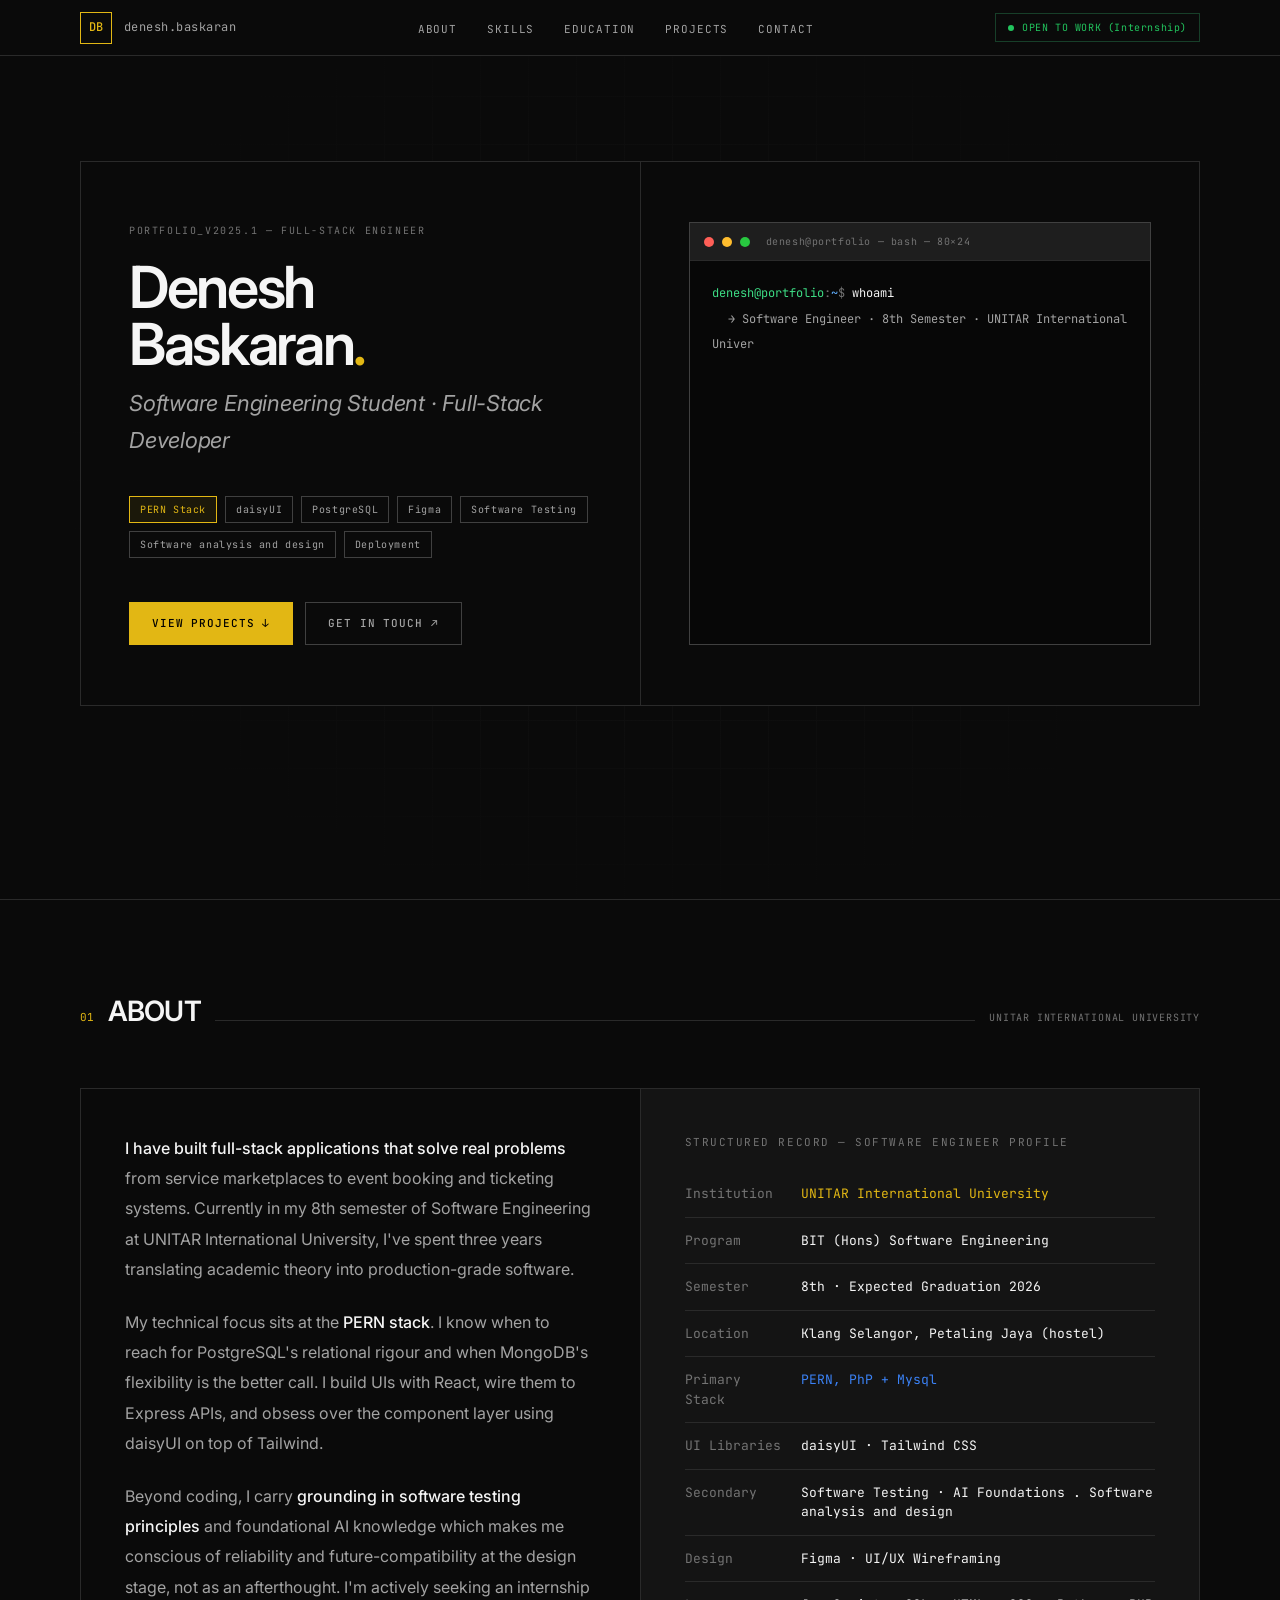
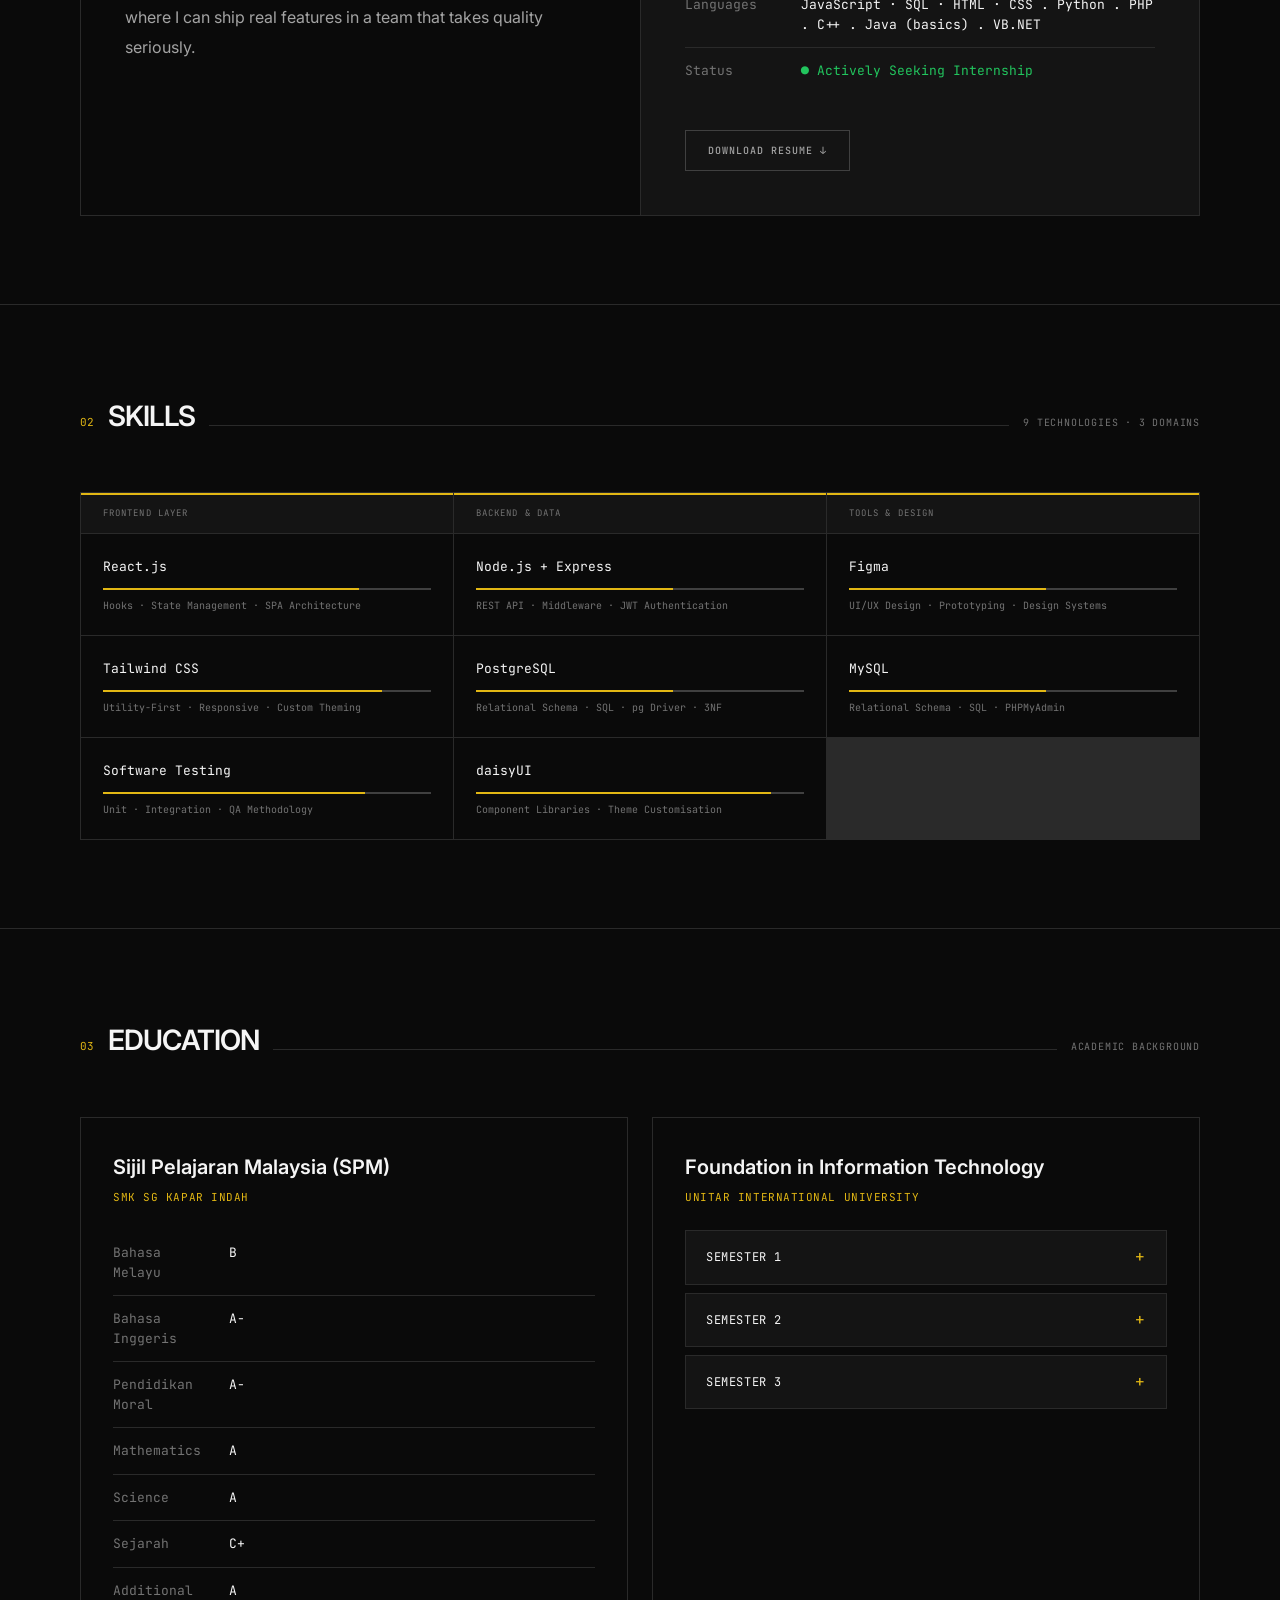
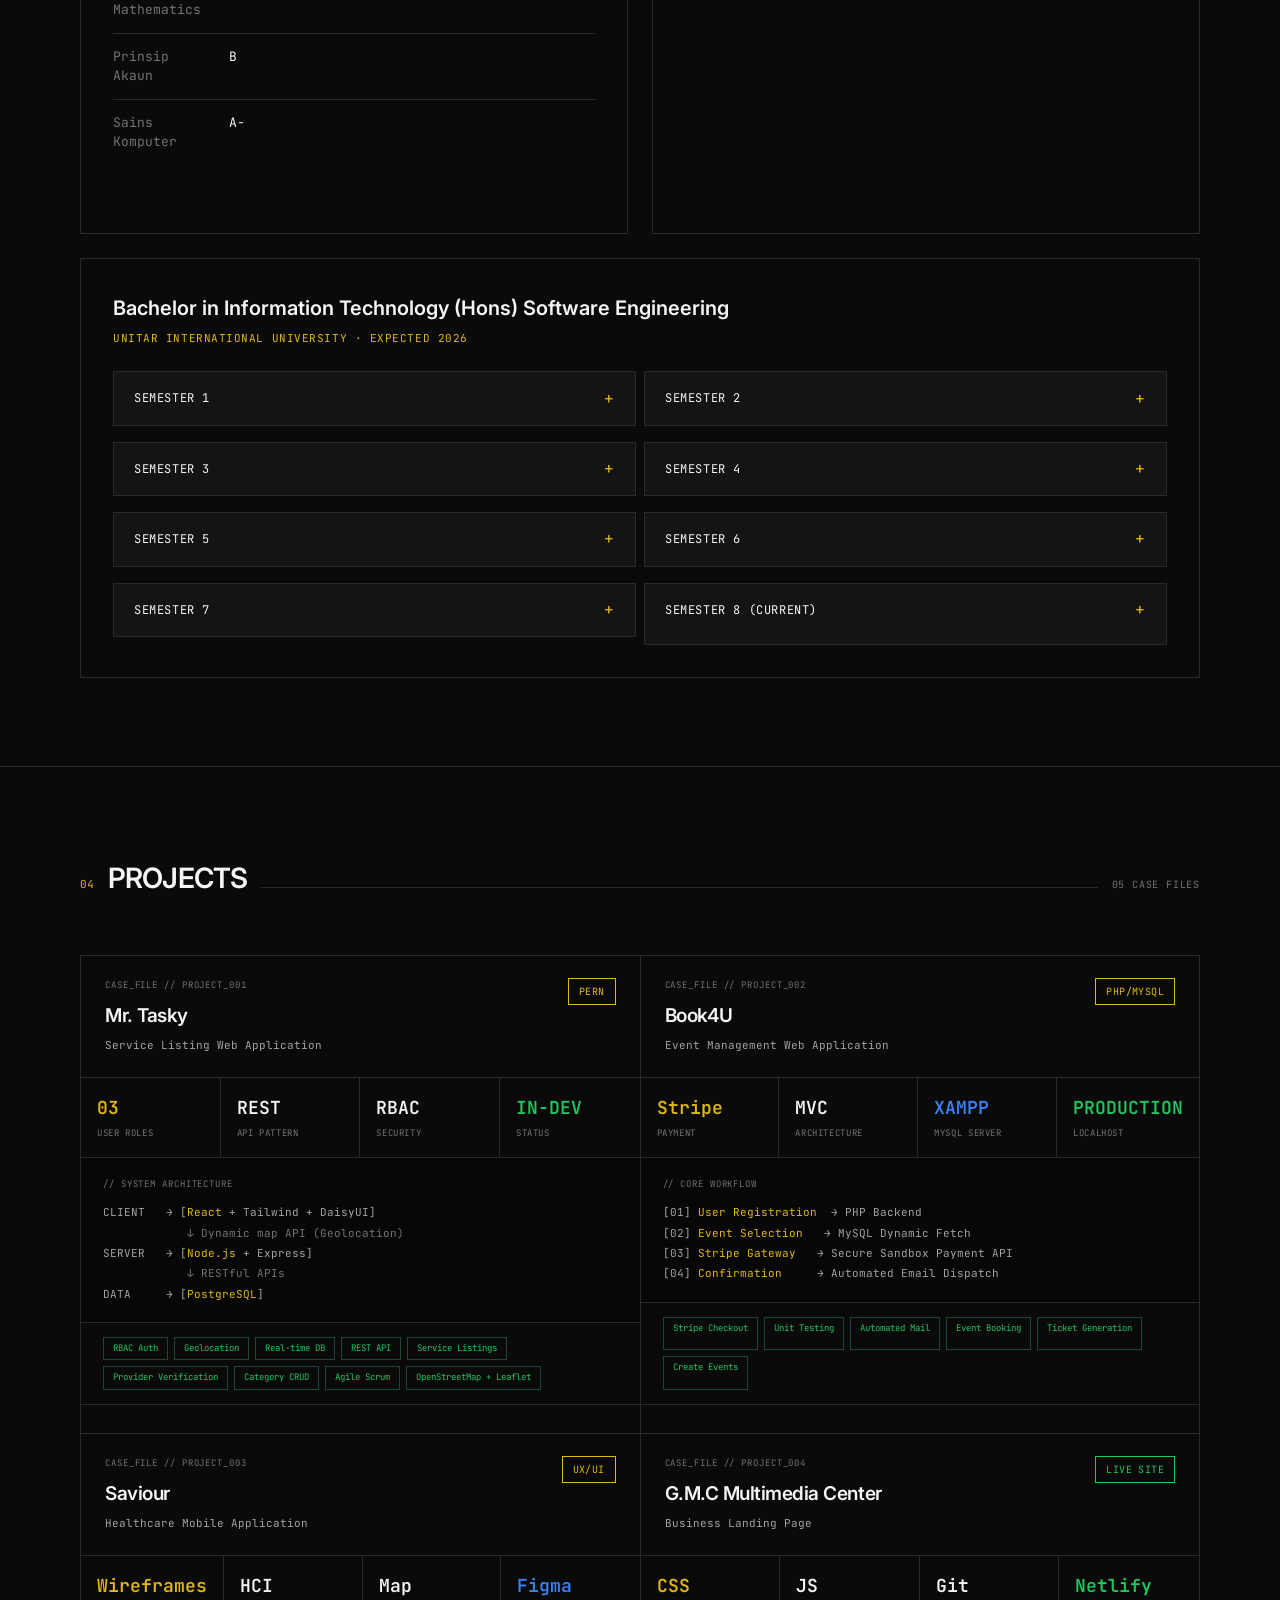
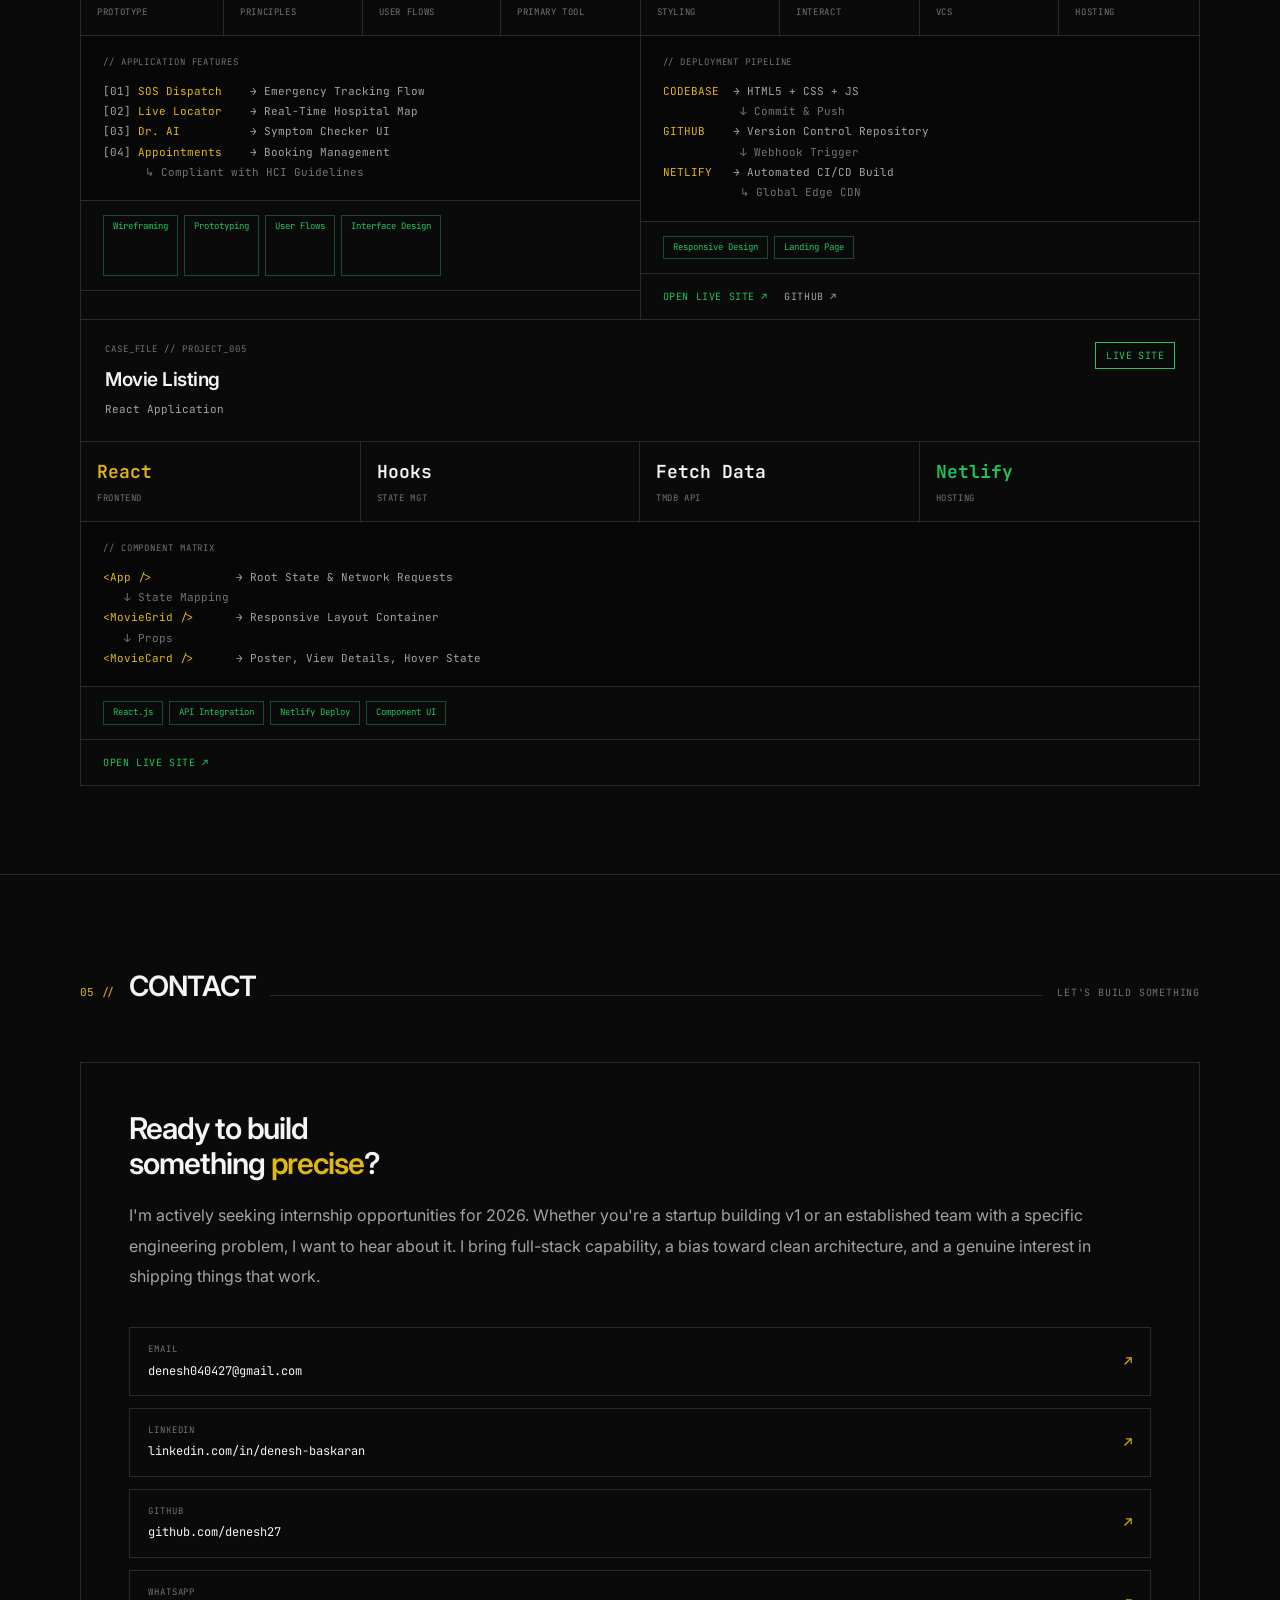
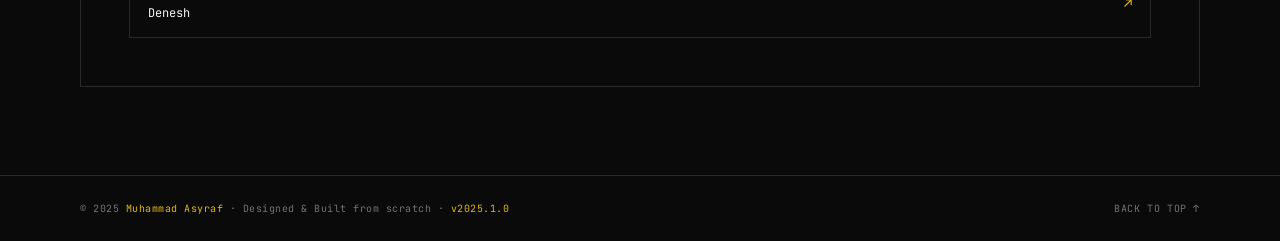
==== commit 0343a175: "Update typography, colors, and project metadata in typewriter animation" ====
--- a/portfolio.html
+++ b/portfolio.html
@@ -8,7 +8,7 @@
     <link rel="preconnect" href="https://fonts.gstatic.com" crossorigin />
     <link rel="stylesheet" href="portfolio.css" />
     <link
-      href="https://fonts.googleapis.com/css2?family=IBM+Plex+Sans:ital,wght@0,300;0,400;0,500;0,600;1,300&family=IBM+Plex+Mono:wght@300;400;500&display=swap"
+      href="https://fonts.googleapis.com/css2?family=Inter:wght@300;400;500;600&family=JetBrains+Mono:wght@400;500&display=swap"
       rel="stylesheet"
     />
   </head>
--- a/portfolio.css
+++ b/portfolio.css
@@ -1,16 +1,16 @@
 *,*::before,*::after{box-sizing:border-box;margin:0;padding:0}
 :root{
-  --bg:#0C0C0C;--bg2:#141414;--bg3:#1C1C1C;
-  --border:#2A2A2A;--border2:#3A3A3A;
-  --text:#E8E4DC;--text2:#8A8680;--text3:#4A4844;
-  --accent:#D4AF37;--accent-dim:rgba(212,175,55,.07);
-  --green:#3DDC84;--red:#FF453A;--blue:#60AFFF;
-  --sans:'IBM Plex Sans',sans-serif;
-  --mono:'IBM Plex Mono',monospace;
+  --bg:#0A0A0A;--bg2:#141414;--bg3:#1E1E1E;
+  --border:#2A2A2A;--border2:#404040;
+  --text:#F5F5F5;--text2:#A3A3A3;--text3:#737373;
+  --accent:#E2B714;--accent-dim:rgba(226,183,20,.08);
+  --green:#22C55E;--red:#EF4444;--blue:#3B82F6;
+  --sans:'Inter',sans-serif;
+  --mono:'JetBrains Mono',monospace;
   --max-w:1200px;
 }
 html{scroll-behavior:smooth}
-body{background:var(--bg);color:var(--text);font-family:var(--sans);font-size:15px;line-height:1.6;overflow-x:hidden}
+body{background:var(--bg);color:var(--text);font-family:var(--sans);font-size:16px;line-height:1.7;overflow-x:hidden;-webkit-font-smoothing:antialiased}
 ::selection{background:var(--accent);color:#000}
 ::-webkit-scrollbar{width:4px}
 ::-webkit-scrollbar-track{background:var(--bg)}
@@ -42,8 +42,8 @@
 .hero-eyebrow{font-family:var(--mono);font-size:10px;color:var(--text3);letter-spacing:.16em;text-transform:uppercase;margin-bottom:20px}
 .hero-name{font-size:58px;font-weight:600;letter-spacing:-.04em;line-height:.98;margin-bottom:12px}
 .hero-name span{color:var(--accent)}
-.hero-role{font-size:20px;font-weight:300;color:var(--text2);letter-spacing:-.01em;margin-bottom:36px;font-style:italic}
-.hero-tags{display:flex;flex-wrap:wrap;gap:6px;margin-bottom:44px}
+.hero-role{font-size:22px;font-weight:400;color:var(--text2);letter-spacing:-.01em;margin-bottom:36px;font-style:italic}
+.hero-tags{display:flex;flex-wrap:wrap;gap:8px;margin-bottom:44px}
 .tag{font-family:var(--mono);font-size:10px;padding:4px 10px;border:1px solid var(--border2);color:var(--text2);letter-spacing:.06em;transition:border-color .2s,color .2s,background .2s}
 .tag.a{border-color:var(--accent);color:var(--accent);background:var(--accent-dim)}
 .tag:hover{border-color:var(--text2);color:var(--text)}
@@ -86,12 +86,12 @@
 .about-grid{display:grid;grid-template-columns:1fr 1fr;gap:1px;background:var(--border);border:1px solid var(--border)}
 .about-left{background:var(--bg);padding:44px}
 .about-right{background:var(--bg2);padding:44px}
-.about-text{font-size:15px;color:var(--text2);line-height:1.85;margin-bottom:22px}
+.about-text{font-size:16px;color:var(--text2);line-height:1.9;margin-bottom:22px}
 .about-text strong{color:var(--text);font-weight:500}
 .about-text:last-child{margin-bottom:0}
-.data-label{font-family:var(--mono);font-size:9px;color:var(--text3);letter-spacing:.14em;text-transform:uppercase;margin-bottom:20px}
-.data-table{width:100%;border-collapse:collapse;font-family:var(--mono);font-size:12px;margin-bottom:36px}
-.data-table td{padding:11px 0;border-bottom:1px solid var(--border);vertical-align:top;line-height:1.5}
+.data-label{font-family:var(--mono);font-size:11px;color:var(--text3);letter-spacing:.14em;text-transform:uppercase;margin-bottom:20px}
+.data-table{width:100%;border-collapse:collapse;font-family:var(--mono);font-size:13px;margin-bottom:36px}
+.data-table td{padding:13px 0;border-bottom:1px solid var(--border);vertical-align:top;line-height:1.5}
 .data-table td:first-child{color:var(--text3);width:116px;padding-right:20px;flex-shrink:0}
 .data-table tr:last-child td{border-bottom:none}
 
@@ -159,8 +159,8 @@
 .contact-right{background:var(--bg2);padding:48px}
 .contact-lead{font-size:30px;font-weight:600;letter-spacing:-.035em;line-height:1.15;margin-bottom:20px}
 .contact-lead span{color:var(--accent)}
-.contact-body{font-size:14px;color:var(--text2);line-height:1.85;margin-bottom:36px}
-.contact-links{display:flex;flex-direction:column;gap:8px}
+.contact-body{font-size:16px;color:var(--text2);line-height:1.9;margin-bottom:36px}
+.contact-links{display:flex;flex-direction:column;gap:12px}
 .contact-link{display:flex;align-items:center;justify-content:space-between;padding:14px 18px;border:1px solid var(--border);text-decoration:none;transition:border-color .2s,background .2s}
 .contact-link:hover{border-color:var(--accent);background:var(--accent-dim)}
 .link-label{font-family:var(--mono);font-size:9px;color:var(--text3);text-transform:uppercase;letter-spacing:.1em;margin-bottom:3px}
